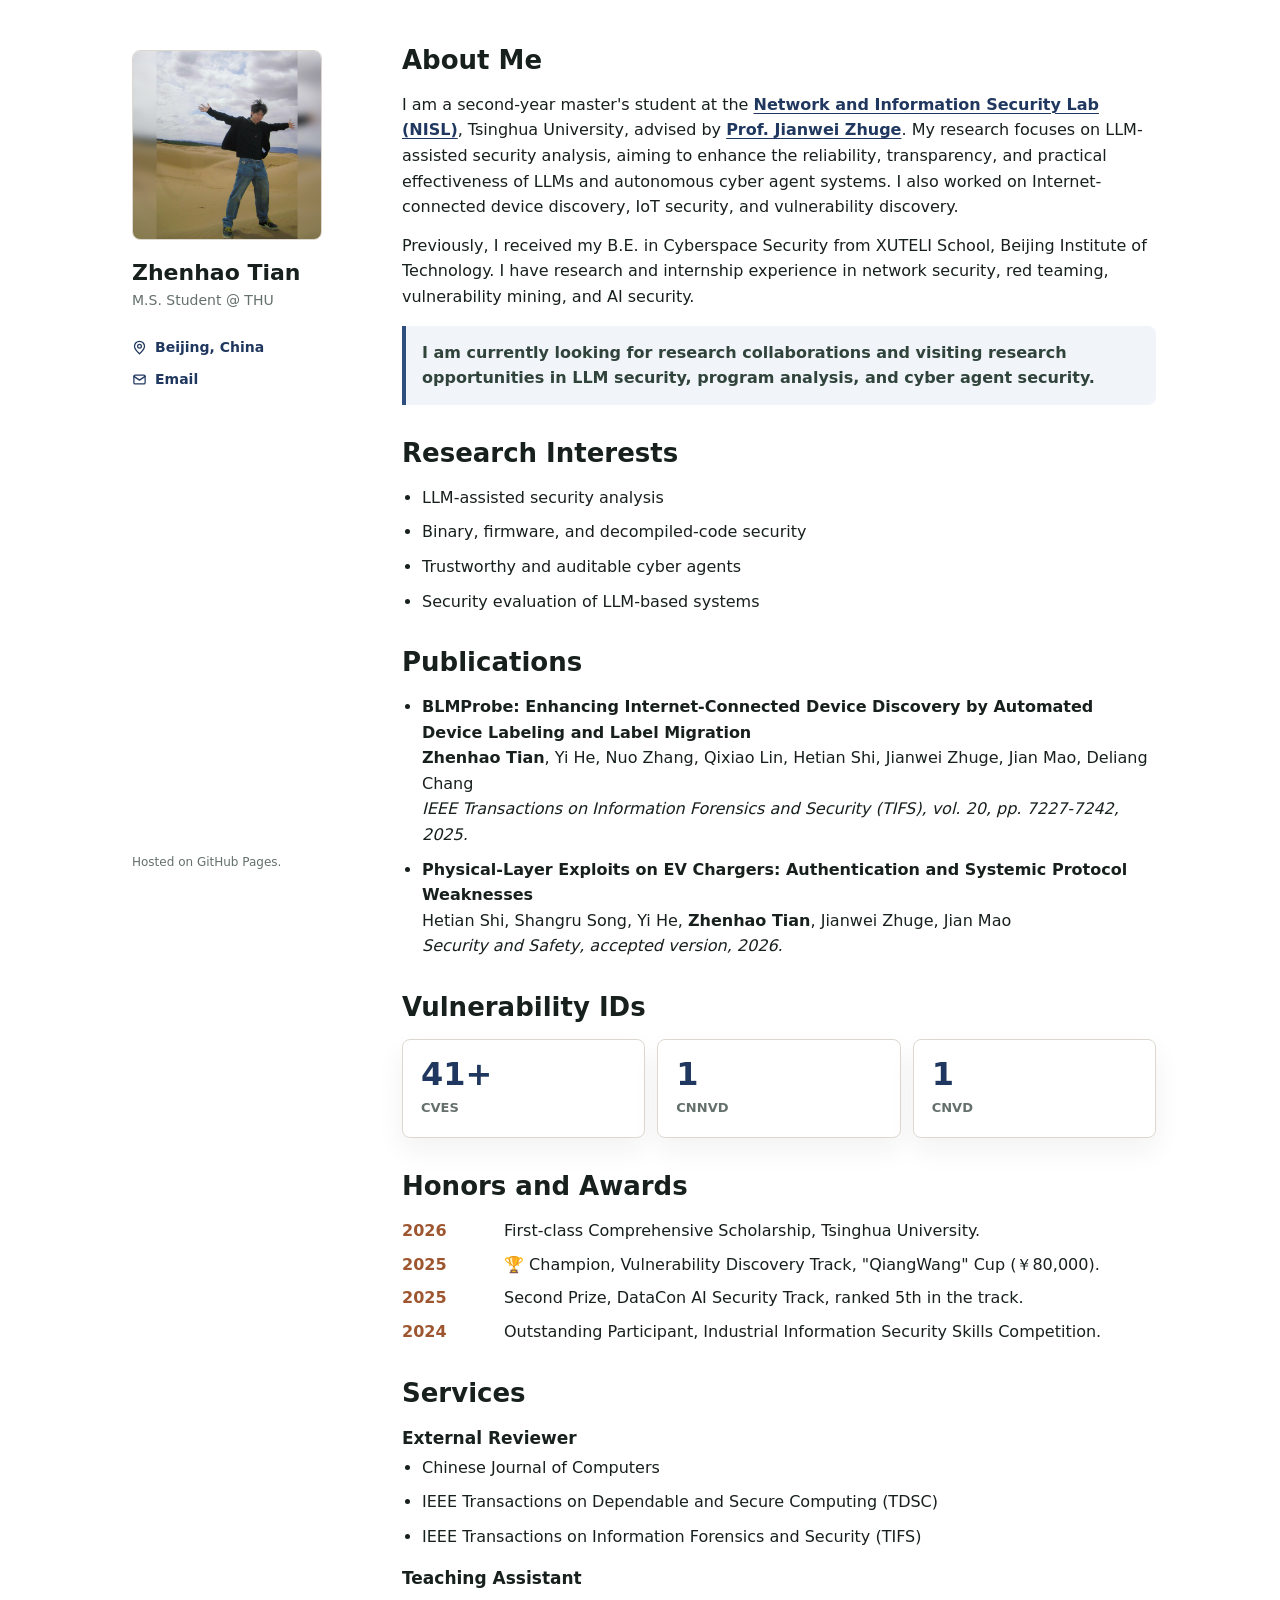
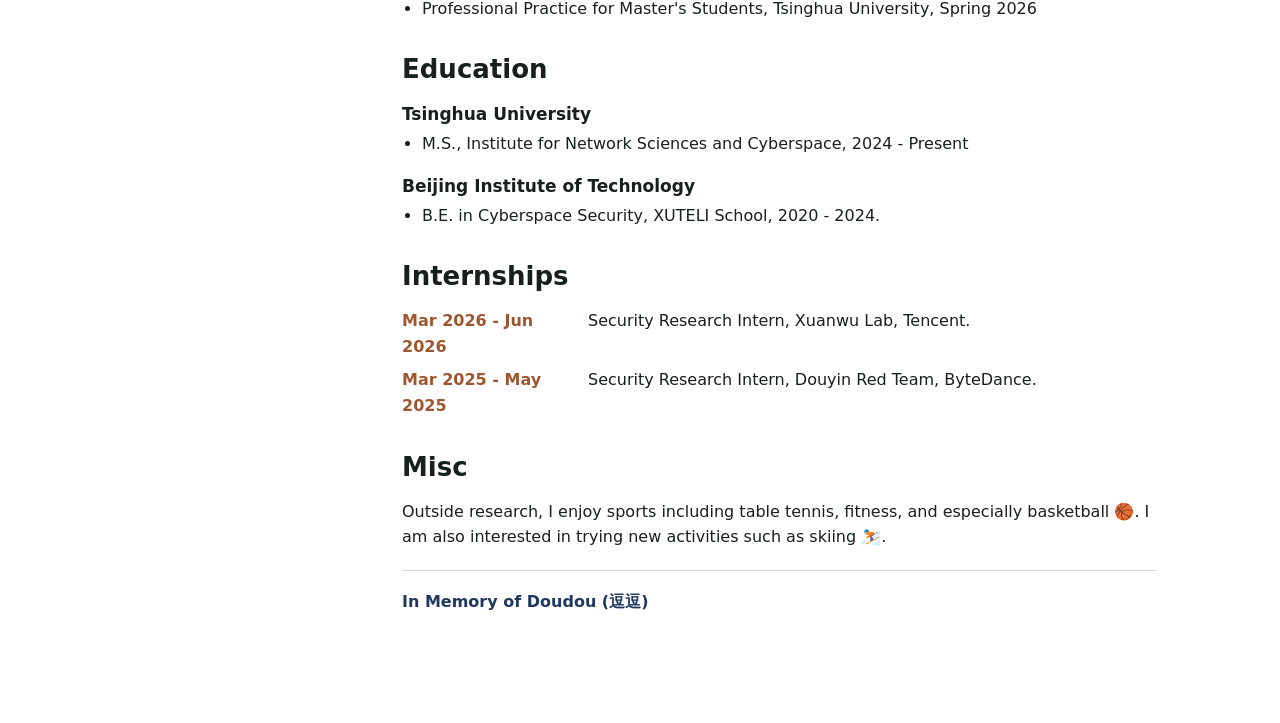
==== index.html @ ea28389e "Update CVE count to 41+ and add TIFS reviewer role Co-Authored-By: Claude Opus 4.7 <noreply@anthropi" ====
<!doctype html>
<html lang="en">
  <head>
    <meta charset="utf-8">
    <meta name="viewport" content="width=device-width, initial-scale=1">
    <meta name="description" content="Academic homepage for a security researcher working on LLM-assisted security analysis, program analysis, and vulnerability discovery.">
    <title>Zhenhao Tian</title>
    <link rel="stylesheet" href="assets/css/style.css">
  </head>
  <body>
    <main class="academic-page">
      <aside class="sidebar">
        <figure class="profile-photo">
          <img src="assets/img/profile.jpg" alt="Portrait of Zhenhao Tian">
        </figure>
        <h1>Zhenhao Tian</h1>
        <p class="subtitle">M.S. Student @ THU</p>
        <ul class="profile-links">
          <li>
            <span class="profile-contact">
              <svg viewBox="0 0 24 24" aria-hidden="true">
                <path d="M20 10c0 4.8-8 12-8 12s-8-7.2-8-12a8 8 0 1 1 16 0Z"></path>
                <circle cx="12" cy="10" r="3"></circle>
              </svg>
              <span>Beijing, China</span>
            </span>
          </li>
          <li>
            <a class="profile-contact" href="mailto:tian-zh24@mails.tsinghua.edu.cn">
              <svg viewBox="0 0 24 24" aria-hidden="true">
                <rect x="3" y="5" width="18" height="14" rx="2"></rect>
                <path d="m3 7 9 6 9-6"></path>
              </svg>
              <span>Email</span>
            </a>
          </li>
        </ul>
        <p class="hosted-note">Hosted on GitHub Pages.</p>
      </aside>

      <div class="content">
        <section class="plain-section">
          <h2>About Me</h2>
          <p>
            I am a second-year master's student at the
            <a href="https://netsec.ccert.edu.cn/en/">Network and Information Security Lab (NISL)</a>,
            Tsinghua University, advised by
            <a href="https://netsec.ccert.edu.cn/people/zhugejw/">Prof. Jianwei Zhuge</a>.
            My research focuses on LLM-assisted security analysis, aiming to
            enhance the reliability, transparency, and practical effectiveness
            of LLMs and autonomous cyber agent systems. I also worked on
            Internet-connected device discovery, IoT security, and vulnerability
            discovery.
          </p>
          <p>
            Previously, I received my B.E. in Cyberspace Security from XUTELI
            School, Beijing Institute of Technology. I have research and
            internship experience in network security, red teaming, vulnerability
            mining, and AI security.
          </p>
          <p class="quote">
            I am currently looking for research collaborations and visiting
            research opportunities in LLM security, program analysis, and cyber
            agent security.
          </p>
        </section>

        <section class="plain-section">
          <h2>Research Interests</h2>
          <ul class="compact-list">
            <li>LLM-assisted security analysis</li>
            <li>Binary, firmware, and decompiled-code security</li>
            <li>Trustworthy and auditable cyber agents</li>
            <li>Security evaluation of LLM-based systems</li>
          </ul>
        </section>

        <section class="plain-section">
          <h2>Publications</h2>
          <ul class="publication-list">
            <li>
              <strong>BLMProbe: Enhancing Internet-Connected Device Discovery by Automated Device Labeling and Label Migration</strong><br>
              <strong>Zhenhao Tian</strong>, Yi He, Nuo Zhang, Qixiao Lin, Hetian Shi, Jianwei Zhuge, Jian Mao, Deliang Chang<br>
              <em>IEEE Transactions on Information Forensics and Security (TIFS), vol. 20, pp. 7227-7242, 2025.</em>
            </li>
            <li>
              <strong>Physical-Layer Exploits on EV Chargers: Authentication and Systemic Protocol Weaknesses</strong><br>
              Hetian Shi, Shangru Song, Yi He, <strong>Zhenhao Tian</strong>, Jianwei Zhuge, Jian Mao<br>
              <em>Security and Safety, accepted version, 2026.</em>
            </li>
          </ul>
        </section>

        <section class="plain-section">
          <h2>Vulnerability IDs</h2>
          <div class="metric-grid">
            <div class="metric">
              <strong>41+</strong>
              <span>CVEs</span>
            </div>
            <div class="metric">
              <strong>1</strong>
              <span>CNNVD</span>
            </div>
            <div class="metric">
              <strong>1</strong>
              <span>CNVD</span>
            </div>
          </div>
        </section>

        <section class="plain-section">
          <h2>Honors and Awards</h2>
          <ul class="entry-list">
            <li><span class="date">2026</span> First-class Comprehensive Scholarship, Tsinghua University.</li>
            <li><span class="date">2025</span> 🏆 Champion, Vulnerability Discovery Track, "QiangWang" Cup (￥80,000).</li>
            <li><span class="date">2025</span> Second Prize, DataCon AI Security Track, ranked 5th in the track.</li>
            <li><span class="date">2024</span> Outstanding Participant, Industrial Information Security Skills Competition.</li>
          </ul>
        </section>

        <section class="plain-section">
          <h2>Services</h2>
          <h3>External Reviewer</h3>
          <ul class="compact-list">
            <li>Chinese Journal of Computers</li>
            <li>IEEE Transactions on Dependable and Secure Computing (TDSC)</li>
            <li>IEEE Transactions on Information Forensics and Security (TIFS)</li>
          </ul>
          <h3>Teaching Assistant</h3>
          <ul class="compact-list">
            <li>Professional Practice for Master's Students, Tsinghua University, Spring 2026</li>
          </ul>
        </section>

        <section class="plain-section">
          <h2>Education</h2>
          <h3>Tsinghua University</h3>
          <ul class="compact-list">
            <li>M.S., Institute for Network Sciences and Cyberspace, 2024 - Present</li>
          </ul>
          <h3>Beijing Institute of Technology</h3>
          <ul class="compact-list">
            <li>B.E. in Cyberspace Security, XUTELI School, 2020 - 2024.</li>
          </ul>
        </section>

        <section class="plain-section">
          <h2>Internships</h2>
          <ul class="entry-list wide-dates">
            <li>
              <span class="date">Mar 2026 - Jun 2026</span>
              Security Research Intern, Xuanwu Lab, Tencent.
            </li>
            <li>
              <span class="date">Mar 2025 - May 2025</span>
              Security Research Intern, Douyin Red Team, ByteDance.
            </li>
          </ul>
        </section>

        <section class="plain-section">
          <h2>Misc</h2>
          <p>
            Outside research, I enjoy sports including table tennis, fitness,
            and especially basketball 🏀. I am also interested in trying new
            activities such as skiing ⛷️.
          </p>
          <details class="pet-memory">
            <summary>In Memory of Doudou (逗逗)</summary>
            <div class="pet-memory-body">
              <img src="assets/img/doudou.jpg" alt="Doudou, our family pet">
              <div class="pet-memory-text">
                <p>
                  Doudou, 逗你玩的逗, joined our family in January 2016 and
                  left for Wangxingqiu (汪星球) in March 2026.
                </p>
                <p>
                  He was shy yet lively, a little clumsy yet wonderfully clever.
                  He will always be in our hearts as an irreplaceable member of
                  our family.
                </p>
              </div>
            </div>
          </details>
        </section>
      </div>
    </main>
  </body>
</html>
---- assets/css/style.css ----
:root {
  --bg: #ffffff;
  --surface: #ffffff;
  --ink: #17201c;
  --muted: #64706b;
  --line: #ddd8cf;
  --accent: #2f4f7f;
  --accent-strong: #20385f;
  --warm: #9d5630;
  --soft: #f1f4f8;
  --shadow: 0 22px 55px rgba(30, 37, 33, 0.1);
  --max: 1100px;
}

* {
  box-sizing: border-box;
}

html {
  scroll-behavior: smooth;
}

body {
  margin: 0;
  background: var(--bg);
  color: var(--ink);
  font-family: Inter, ui-sans-serif, system-ui, -apple-system, BlinkMacSystemFont, "Segoe UI", sans-serif;
  line-height: 1.6;
}

.academic-page {
  display: grid;
  grid-template-columns: 240px minmax(0, 1fr);
  gap: 38px;
  max-width: 1080px;
  margin: 0 auto;
  padding: 46px 24px 72px;
}

.sidebar {
  display: flex;
  flex-direction: column;
  position: sticky;
  top: 24px;
  align-self: start;
  min-height: calc(100vh - 70px);
  padding: 4px 8px;
  text-align: left;
}

.sidebar h1 {
  margin: 10px 0 5px;
  font-size: 22px;
  line-height: 1.1;
}

.subtitle {
  margin-bottom: 12px;
  color: var(--muted);
  font-size: 14px;
  line-height: 1.45;
}

.profile-links {
  display: grid;
  gap: 4px;
  margin: 12px 0 0;
  padding: 0;
  list-style: none;
}

.profile-contact {
  display: inline-flex;
  min-height: 26px;
  align-items: center;
  gap: 8px;
  justify-content: flex-start;
  color: var(--accent-strong);
  font-size: 14px;
  font-weight: 650;
}

.profile-contact svg {
  display: block;
  width: 15px;
  height: 15px;
  flex: 0 0 auto;
  fill: none;
  stroke: currentColor;
  stroke-linecap: round;
  stroke-linejoin: round;
  stroke-width: 2;
}

.profile-links a.profile-contact:hover,
.profile-links a.profile-contact:focus-visible {
  color: #122847;
}

.hosted-note {
  margin: auto 0 0;
  color: var(--muted);
  font-size: 12px;
}

.content {
  min-width: 0;
}

.plain-section {
  position: relative;
  padding: 0;
  margin-bottom: 34px;
}

.plain-section h2 {
  display: flex;
  align-items: center;
  gap: 12px;
  margin-bottom: 16px;
  font-size: 26px;
}

.plain-section h2::after {
  content: "";
  display: none;
  flex: 1;
  height: 1px;
  background: var(--line);
}

.plain-section h3 {
  margin-top: 18px;
  margin-bottom: 6px;
  font-size: 17px;
}

.plain-section p {
  margin-bottom: 13px;
}

.quote {
  margin-top: 16px;
  padding: 14px 16px;
  border-left: 4px solid var(--accent);
  border-radius: 0 8px 8px 0;
  background: var(--soft);
  color: #30443b;
  font-weight: 650;
}

.pet-memory {
  margin: 20px 0 0;
  padding-top: 16px;
  border-top: 1px solid var(--line);
}

.pet-memory summary {
  display: inline-flex;
  align-items: center;
  min-height: 30px;
  color: var(--accent-strong);
  cursor: pointer;
  font-weight: 750;
}

.pet-memory summary:hover,
.pet-memory summary:focus-visible {
  color: #122847;
  text-decoration: underline;
  text-underline-offset: 3px;
}

.pet-memory-body {
  display: grid;
  grid-template-columns: 108px minmax(0, 1fr);
  gap: 14px;
  align-items: start;
  margin-top: 12px;
}

.pet-memory img {
  display: block;
  width: 108px;
  aspect-ratio: 1;
  border-radius: 8px;
  object-fit: cover;
  object-position: 50% 45%;
}

.pet-memory-text {
  min-width: 0;
}

.pet-memory p:last-child {
  margin-bottom: 0;
}

.entry-list,
.publication-list,
.compact-list {
  margin: 0;
  padding-left: 20px;
}

.entry-list {
  display: grid;
  gap: 8px;
  padding-left: 0;
  list-style: none;
}

.entry-list li,
.publication-list li,
.compact-list li {
  margin-bottom: 9px;
}

.entry-list li {
  display: grid;
  grid-template-columns: 96px minmax(0, 1fr);
  gap: 6px;
  align-items: start;
  margin-bottom: 0;
}

.entry-list.wide-dates li {
  grid-template-columns: 180px minmax(0, 1fr);
}

.date {
  display: block;
  min-width: 0;
  color: var(--warm);
  font-weight: 800;
}

.links {
  display: inline-block;
  margin-left: 8px;
  color: var(--muted);
  font-size: 14px;
}

.metric-grid {
  display: grid;
  grid-template-columns: repeat(3, minmax(0, 1fr));
  gap: 12px;
}

.metric {
  min-height: 94px;
  padding: 18px;
  border: 1px solid var(--line);
  border-radius: 8px;
  background: var(--surface);
  box-shadow: 0 12px 28px rgba(30, 37, 33, 0.06);
}

.metric strong {
  display: block;
  margin-bottom: 4px;
  color: var(--accent-strong);
  font-size: 32px;
  line-height: 1;
}

.metric span {
  color: var(--muted);
  font-size: 13px;
  font-weight: 800;
  text-transform: uppercase;
}

.page-footer {
  color: var(--muted);
  font-size: 14px;
}

a {
  color: var(--accent);
  text-decoration: none;
}

a:hover,
a:focus-visible {
  color: var(--accent-strong);
  text-decoration: underline;
}

.content a {
  padding: 0;
  color: var(--accent-strong);
  font-weight: 650;
  text-decoration: underline;
  text-decoration-thickness: 1px;
  text-underline-offset: 3px;
}

.content a:hover,
.content a:focus-visible {
  color: #122847;
}

.site-header {
  position: sticky;
  top: 0;
  z-index: 10;
  background: rgba(247, 248, 248, 0.92);
  border-bottom: 1px solid var(--line);
  backdrop-filter: blur(12px);
}

.nav {
  display: flex;
  align-items: center;
  justify-content: space-between;
  max-width: var(--max);
  margin: 0 auto;
  padding: 16px 24px;
  gap: 24px;
}

.brand {
  color: var(--ink);
  font-weight: 750;
  letter-spacing: 0;
}

.nav-links {
  display: flex;
  align-items: center;
  gap: 18px;
  font-size: 14px;
}

.nav-links a {
  color: var(--muted);
}

.nav-links a:hover,
.nav-links a:focus-visible {
  color: var(--ink);
}

.hero,
.project-hero {
  max-width: var(--max);
  margin: 0 auto;
  padding: 76px 24px 48px;
}

.hero {
  display: grid;
  grid-template-columns: minmax(0, 1fr) 340px;
  gap: 44px;
  align-items: start;
}

.eyebrow {
  margin: 0 0 10px;
  color: var(--warm);
  font-size: 13px;
  font-weight: 750;
  letter-spacing: 0;
  text-transform: uppercase;
}

h1,
h2,
h3,
p {
  margin-top: 0;
}

h1 {
  max-width: 850px;
  margin-bottom: 18px;
  font-size: clamp(40px, 7vw, 72px);
  line-height: 0.98;
  letter-spacing: 0;
}

h2 {
  margin-bottom: 16px;
  font-size: 30px;
  line-height: 1.15;
  letter-spacing: 0;
}

h3 {
  margin-bottom: 8px;
  font-size: 18px;
  line-height: 1.3;
  letter-spacing: 0;
}

.lead {
  max-width: 780px;
  color: #38433e;
  font-size: 19px;
}

.actions {
  display: flex;
  flex-wrap: wrap;
  gap: 12px;
  margin-top: 28px;
}

.button {
  display: inline-flex;
  align-items: center;
  justify-content: center;
  min-height: 42px;
  padding: 9px 16px;
  border: 1px solid var(--line);
  border-radius: 7px;
  background: var(--surface);
  color: var(--ink);
  font-weight: 700;
  font-size: 14px;
}

.button.primary {
  border-color: var(--accent);
  background: var(--accent);
  color: #ffffff;
}

.button:hover,
.button:focus-visible {
  transform: translateY(-1px);
  text-decoration: none;
  box-shadow: 0 8px 18px rgba(23, 32, 28, 0.1);
}

.profile-panel,
.interest,
.project,
.component-list article {
  border: 1px solid var(--line);
  border-radius: 8px;
  background: var(--surface);
  box-shadow: var(--shadow);
}

.profile-panel {
  padding: 24px;
}

.profile-photo {
  width: 190px;
  height: 190px;
  margin: 0 0 11px;
  overflow: hidden;
  border: 1px solid var(--line);
  border-radius: 8px;
  background: var(--soft);
}

.profile-photo img {
  display: block;
  width: 100%;
  height: 100%;
  object-fit: cover;
}

dl {
  margin: 0;
}

.profile-panel div + div {
  margin-top: 18px;
  padding-top: 18px;
  border-top: 1px solid var(--line);
}

dt {
  margin-bottom: 4px;
  color: var(--muted);
  font-size: 12px;
  font-weight: 800;
  text-transform: uppercase;
}

dd {
  margin: 0;
  color: var(--ink);
}

.section {
  max-width: var(--max);
  margin: 0 auto;
  padding: 42px 24px;
}

.section.narrow {
  max-width: 840px;
}

.section-heading {
  margin-bottom: 18px;
}

.interest-grid {
  display: grid;
  grid-template-columns: repeat(2, minmax(0, 1fr));
  gap: 16px;
}

.interest {
  padding: 22px;
}

.interest p,
.project p,
.component-list p,
.muted {
  color: var(--muted);
}

.project-list,
.component-list,
.timeline {
  display: grid;
  gap: 14px;
}

.project {
  display: grid;
  grid-template-columns: minmax(0, 1fr) auto;
  gap: 18px;
  align-items: start;
  padding: 22px;
}

.tag {
  display: inline-flex;
  align-items: center;
  min-height: 28px;
  padding: 4px 10px;
  border-radius: 999px;
  background: #eef5f2;
  color: var(--accent-strong);
  font-size: 12px;
  font-weight: 800;
  white-space: nowrap;
}

.timeline-item {
  display: grid;
  grid-template-columns: 145px minmax(0, 1fr);
  gap: 22px;
  padding: 18px 0;
  border-top: 1px solid var(--line);
}

.year {
  color: var(--warm);
  font-weight: 800;
}

.skill-row {
  display: flex;
  flex-wrap: wrap;
  gap: 8px;
}

.skill-row span {
  padding: 6px 10px;
  border: 1px solid var(--line);
  border-radius: 999px;
  background: var(--surface);
  font-size: 13px;
  font-weight: 700;
}

.contact {
  padding-bottom: 76px;
}

.contact-list,
.body-list {
  padding-left: 20px;
}

.contact-list li,
.body-list li {
  margin-bottom: 8px;
}

.component-list {
  grid-template-columns: repeat(2, minmax(0, 1fr));
}

.component-list article {
  padding: 20px;
}

.site-footer {
  border-top: 1px solid var(--line);
  color: var(--muted);
  text-align: center;
  padding: 24px;
}

.site-footer p {
  margin: 0;
}

@media (max-width: 820px) {
  .academic-page {
    grid-template-columns: 1fr;
    gap: 26px;
    padding-top: 28px;
  }

  .sidebar {
    position: static;
    min-height: 0;
  }

  .hosted-note {
    margin-top: 18px;
  }

  .nav {
    align-items: flex-start;
    flex-direction: column;
    gap: 10px;
  }

  .nav-links {
    flex-wrap: wrap;
  }

  .hero {
    grid-template-columns: 1fr;
    padding-top: 48px;
  }

  .profile-panel {
    max-width: 480px;
  }

  .interest-grid,
  .component-list {
    grid-template-columns: 1fr;
  }

  .project {
    grid-template-columns: 1fr;
  }

  .tag {
    justify-self: start;
  }

  .timeline-item {
    grid-template-columns: 1fr;
    gap: 6px;
  }
}

@media (max-width: 520px) {
  .metric-grid {
    grid-template-columns: 1fr;
  }

  .entry-list li {
    grid-template-columns: 1fr;
    gap: 2px;
  }

  .pet-memory-body {
    grid-template-columns: 88px minmax(0, 1fr);
  }

  .pet-memory img {
    width: 88px;
  }

  .hero,
  .project-hero,
  .section {
    padding-left: 18px;
    padding-right: 18px;
  }

  .actions {
    flex-direction: column;
  }

  .button {
    width: 100%;
  }
}
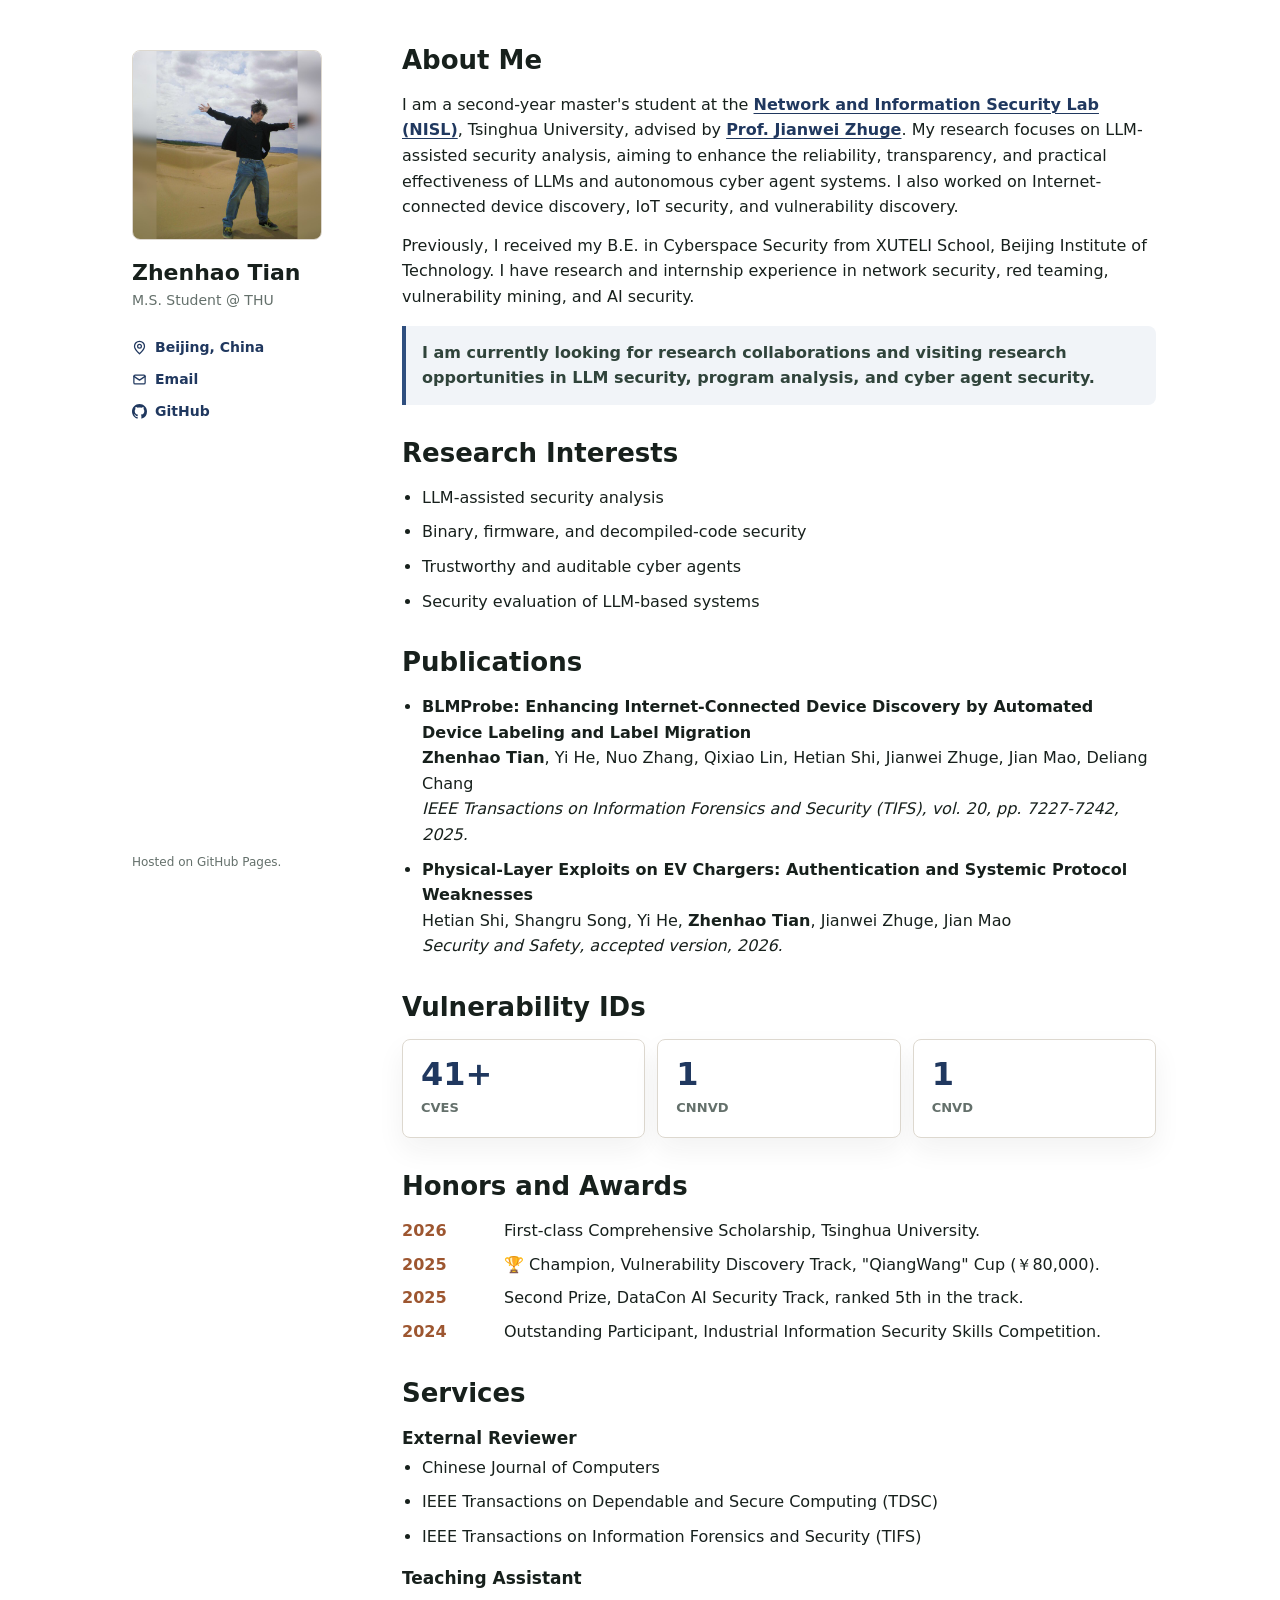
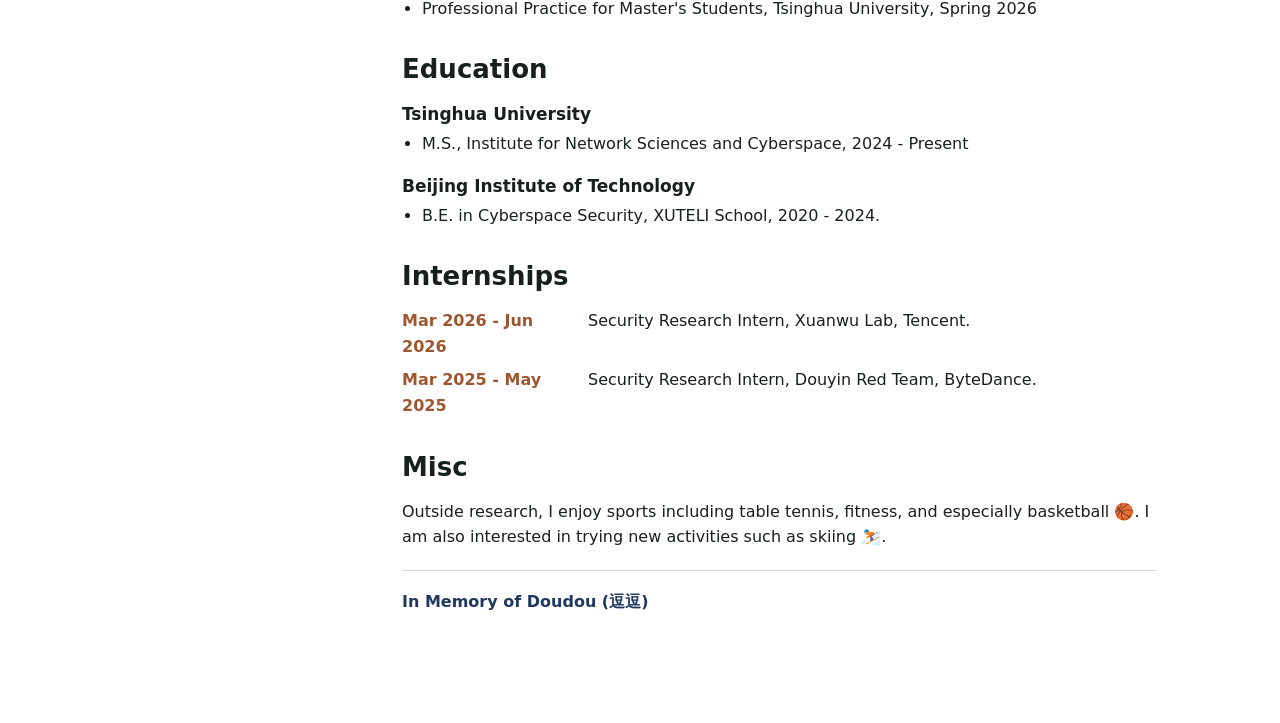
==== commit fc6f9446: "Add SEO basics: sitemap, robots.txt, JSON-LD, GitHub link Co-Authored-By: Claude Opus 4.7 <noreply@a" ====
--- a/index.html
+++ b/index.html
@@ -4,8 +4,24 @@
     <meta charset="utf-8">
     <meta name="viewport" content="width=device-width, initial-scale=1">
     <meta name="description" content="Academic homepage for a security researcher working on LLM-assisted security analysis, program analysis, and vulnerability discovery.">
-    <title>Zhenhao Tian</title>
+    <meta name="author" content="Zhenhao Tian">
+    <title>Zhenhao Tian | Tsinghua University</title>
     <link rel="stylesheet" href="assets/css/style.css">
+    <script type="application/ld+json">
+    {
+      "@context": "https://schema.org",
+      "@type": "Person",
+      "name": "Zhenhao Tian",
+      "url": "https://tzh00203.github.io/",
+      "email": "mailto:tian-zh24@mails.tsinghua.edu.cn",
+      "jobTitle": "M.S. Student",
+      "affiliation": {
+        "@type": "CollegeOrUniversity",
+        "name": "Tsinghua University"
+      },
+      "sameAs": ["https://github.com/tzh00203"]
+    }
+    </script>
   </head>
   <body>
     <main class="academic-page">
@@ -34,6 +50,14 @@
               <span>Email</span>
             </a>
           </li>
+          <li>
+            <a class="profile-contact" href="https://github.com/tzh00203">
+              <svg viewBox="0 0 24 24" aria-hidden="true" style="fill: currentColor; stroke: none;">
+                <path d="M12 0C5.37 0 0 5.37 0 12c0 5.31 3.435 9.795 8.205 11.385.6.105.825-.255.825-.57 0-.285-.015-1.23-.015-2.235-3.015.555-3.795-.735-4.035-1.41-.135-.345-.72-1.41-1.23-1.695-.42-.225-1.02-.78-.015-.795.945-.015 1.62.87 1.845 1.23 1.08 1.815 2.805 1.305 3.495.99.105-.78.42-1.305.765-1.605-2.67-.3-5.46-1.335-5.46-5.925 0-1.305.465-2.385 1.23-3.225-.12-.3-.54-1.53.12-3.18 0 0 1.005-.315 3.3 1.23.96-.27 1.98-.405 3-.405s2.04.135 3 .405c2.295-1.56 3.3-1.23 3.3-1.23.66 1.65.24 2.88.12 3.18.765.84 1.23 1.905 1.23 3.225 0 4.605-2.805 5.625-5.475 5.925.435.375.81 1.095.81 2.22 0 1.605-.015 2.895-.015 3.3 0 .315.225.69.825.57A12.02 12.02 0 0 0 24 12c0-6.63-5.37-12-12-12Z"></path>
+              </svg>
+              <span>GitHub</span>
+            </a>
+          </li>
         </ul>
         <p class="hosted-note">Hosted on GitHub Pages.</p>
       </aside>
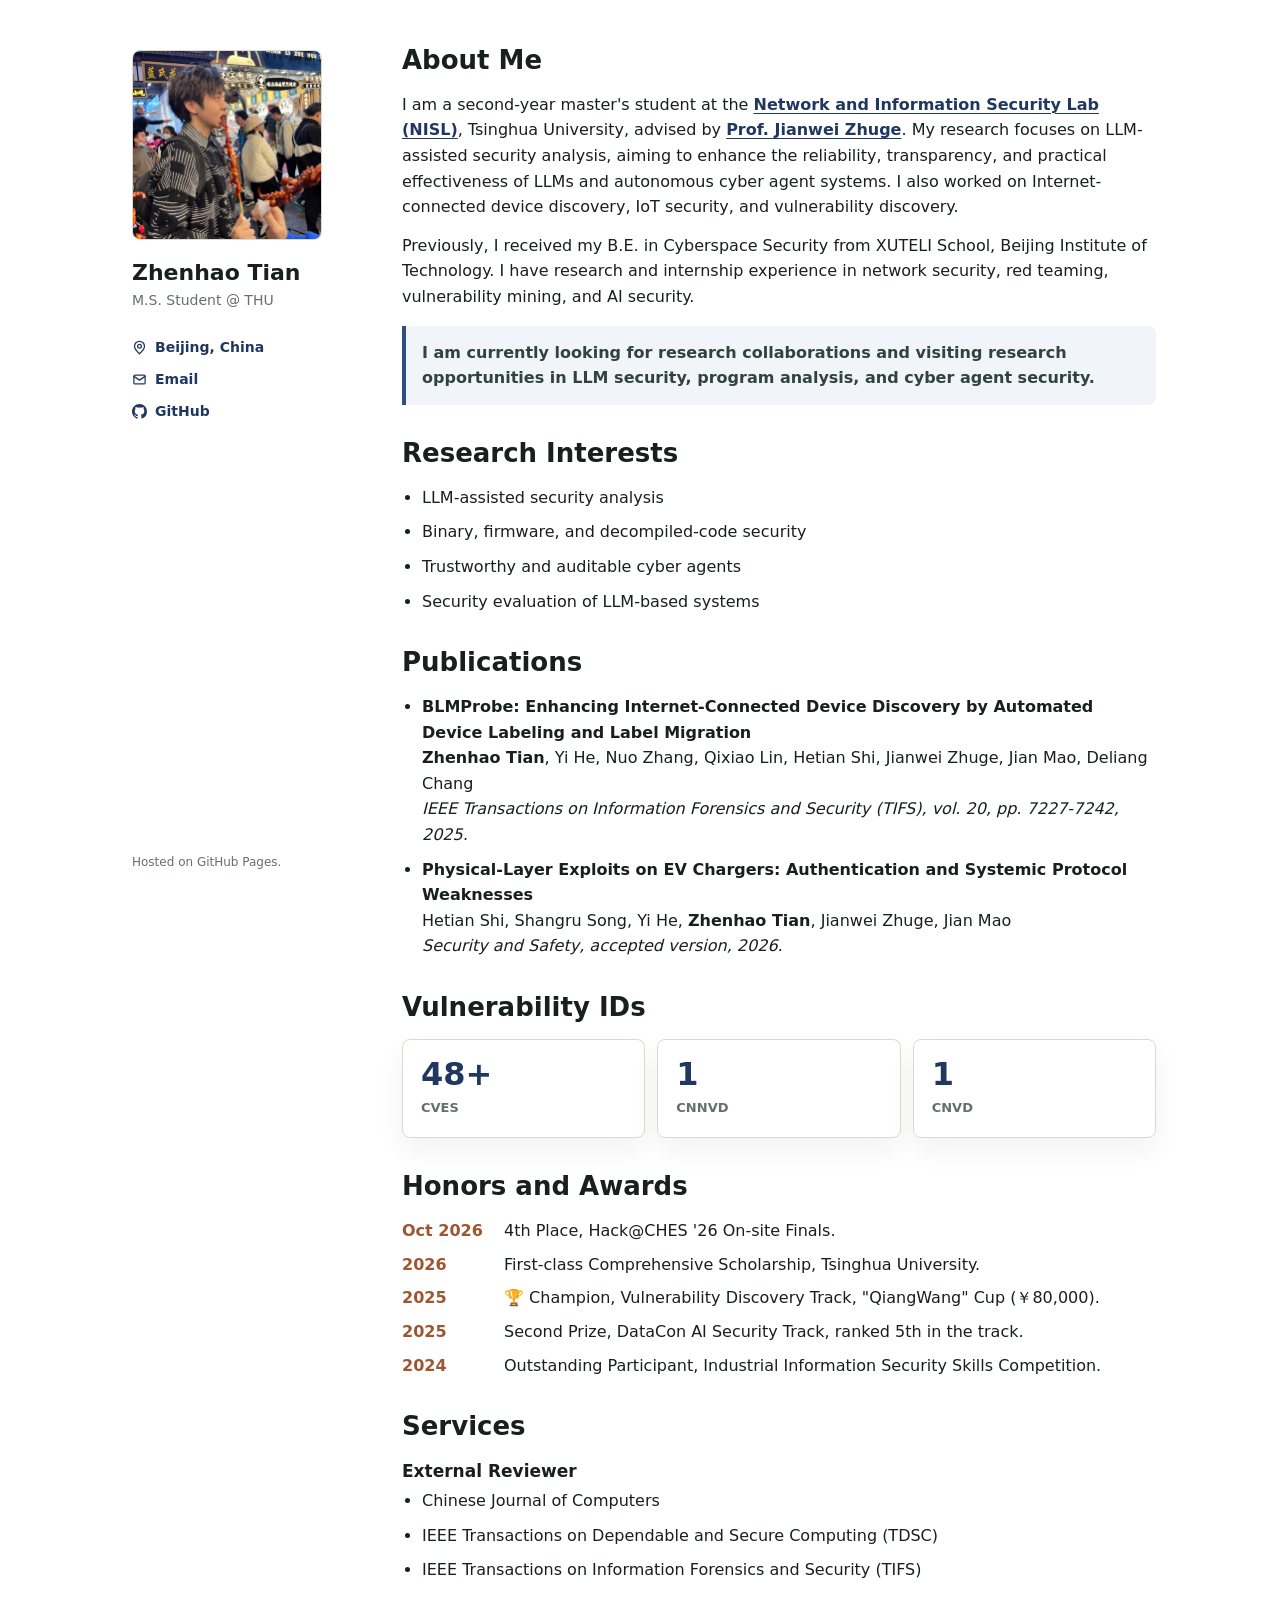
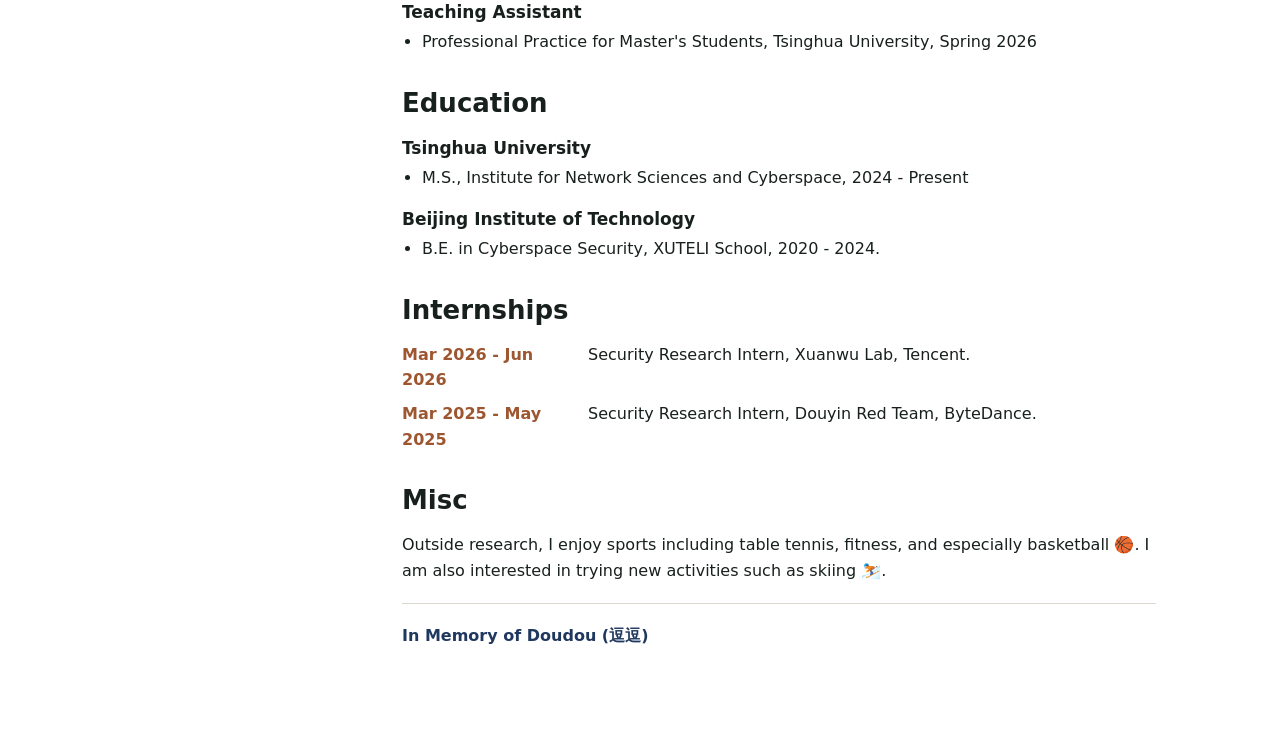
==== commit dad38e77: "Update profile achievements and photo" ====
--- a/index.html
+++ b/index.html
@@ -27,7 +27,7 @@
     <main class="academic-page">
       <aside class="sidebar">
         <figure class="profile-photo">
-          <img src="assets/img/profile.jpg" alt="Portrait of Zhenhao Tian">
+          <img src="assets/img/041ee5af4d082a165237ae47a340b5dd.jpg" alt="Portrait of Zhenhao Tian">
         </figure>
         <h1>Zhenhao Tian</h1>
         <p class="subtitle">M.S. Student @ THU</p>
@@ -119,7 +119,7 @@
           <h2>Vulnerability IDs</h2>
           <div class="metric-grid">
             <div class="metric">
-              <strong>41+</strong>
+              <strong>48+</strong>
               <span>CVEs</span>
             </div>
             <div class="metric">
@@ -136,6 +136,7 @@
         <section class="plain-section">
           <h2>Honors and Awards</h2>
           <ul class="entry-list">
+            <li><span class="date">Oct 2026</span> 4th Place, Hack@CHES '26 On-site Finals.</li>
             <li><span class="date">2026</span> First-class Comprehensive Scholarship, Tsinghua University.</li>
             <li><span class="date">2025</span> 🏆 Champion, Vulnerability Discovery Track, "QiangWang" Cup (￥80,000).</li>
             <li><span class="date">2025</span> Second Prize, DataCon AI Security Track, ranked 5th in the track.</li>
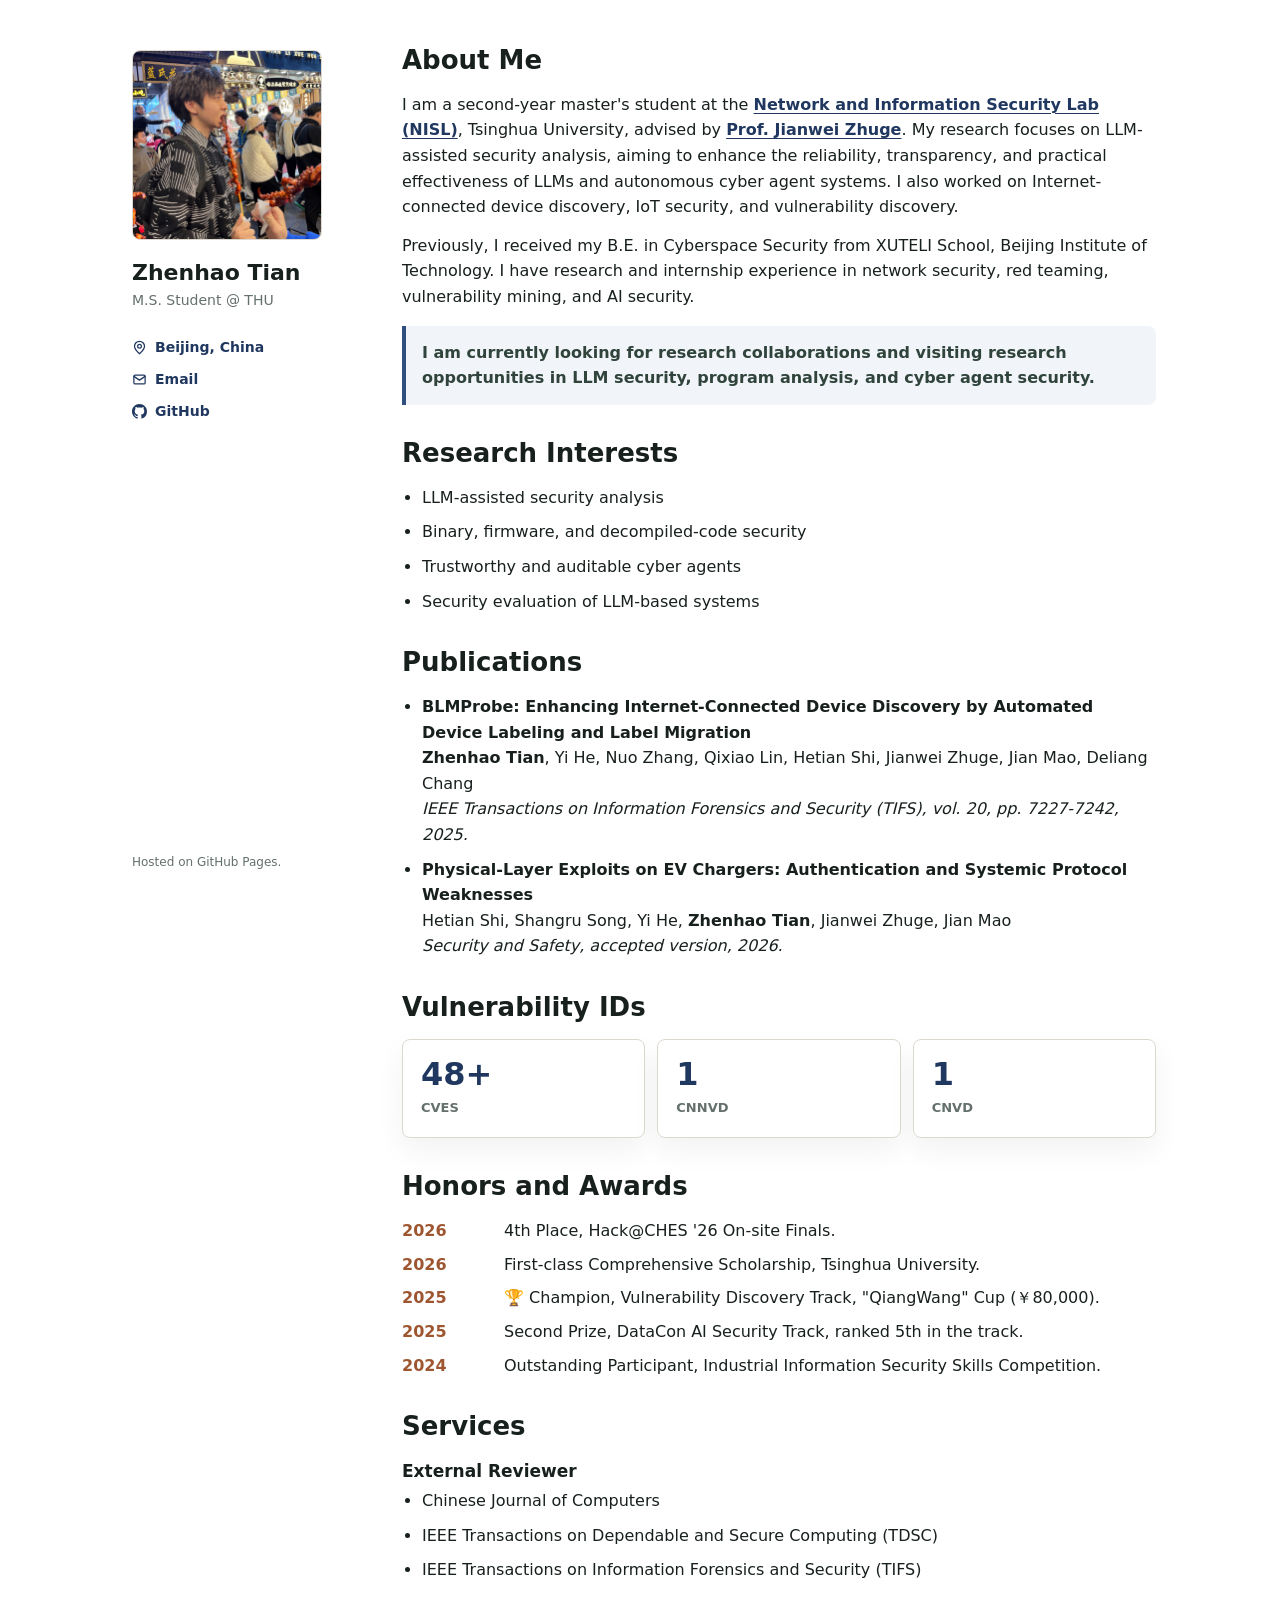
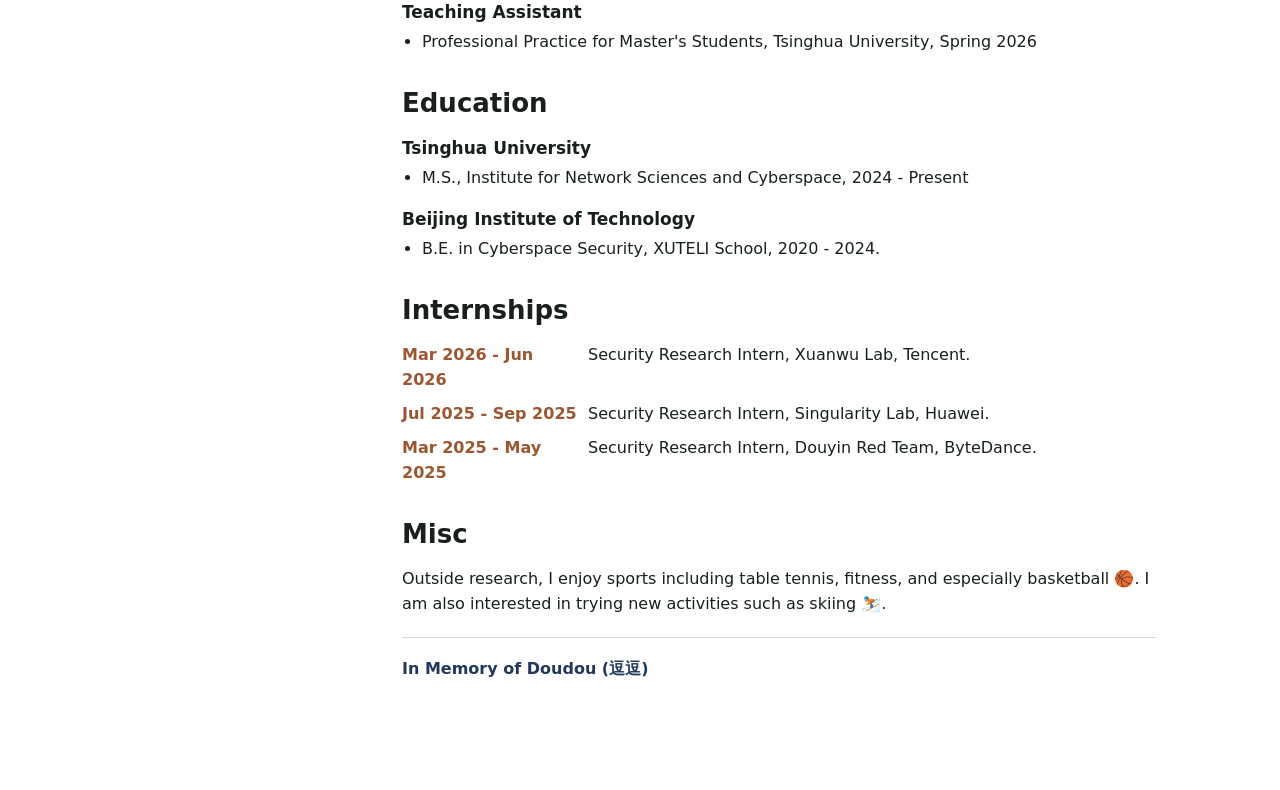
==== commit 4912c0b9: "Add Huawei security research internship" ====
--- a/index.html
+++ b/index.html
@@ -136,7 +136,7 @@
         <section class="plain-section">
           <h2>Honors and Awards</h2>
           <ul class="entry-list">
-            <li><span class="date">Oct 2026</span> 4th Place, Hack@CHES '26 On-site Finals.</li>
+            <li><span class="date">2026</span> 4th Place, Hack@CHES '26 On-site Finals.</li>
             <li><span class="date">2026</span> First-class Comprehensive Scholarship, Tsinghua University.</li>
             <li><span class="date">2025</span> 🏆 Champion, Vulnerability Discovery Track, "QiangWang" Cup (￥80,000).</li>
             <li><span class="date">2025</span> Second Prize, DataCon AI Security Track, ranked 5th in the track.</li>
@@ -176,6 +176,10 @@
             <li>
               <span class="date">Mar 2026 - Jun 2026</span>
               Security Research Intern, Xuanwu Lab, Tencent.
+            </li>
+            <li>
+              <span class="date">Jul 2025 - Sep 2025</span>
+              Security Research Intern, Singularity Lab, Huawei.
             </li>
             <li>
               <span class="date">Mar 2025 - May 2025</span>
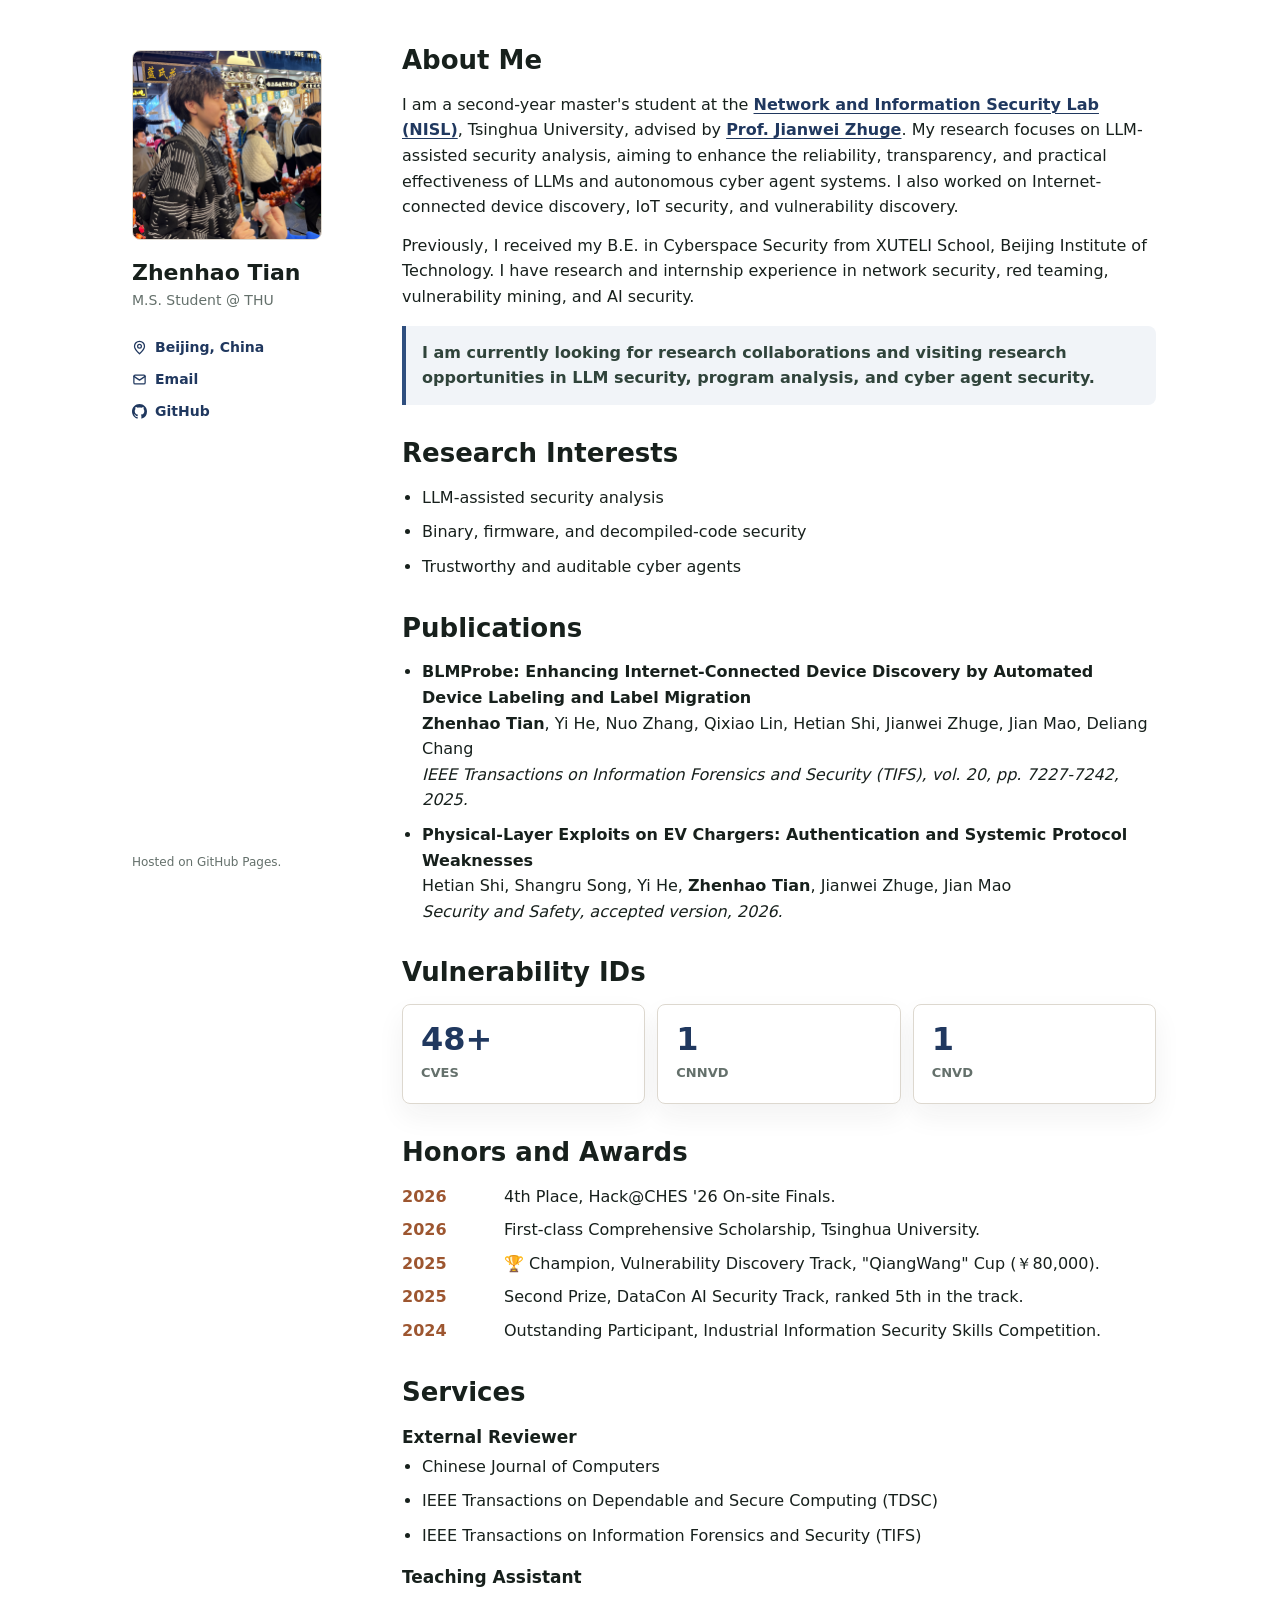
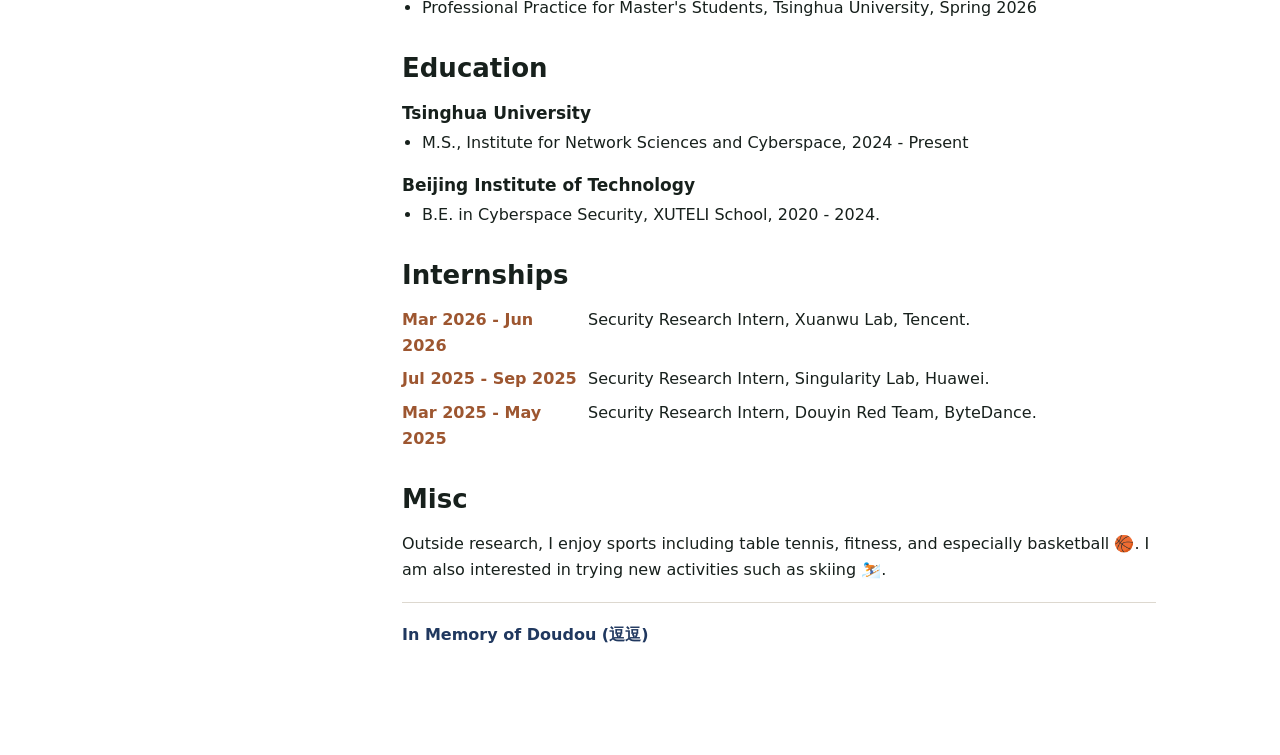
==== commit 655e8666: "Refine research interests" ====
--- a/index.html
+++ b/index.html
@@ -95,7 +95,6 @@
             <li>LLM-assisted security analysis</li>
             <li>Binary, firmware, and decompiled-code security</li>
             <li>Trustworthy and auditable cyber agents</li>
-            <li>Security evaluation of LLM-based systems</li>
           </ul>
         </section>
 
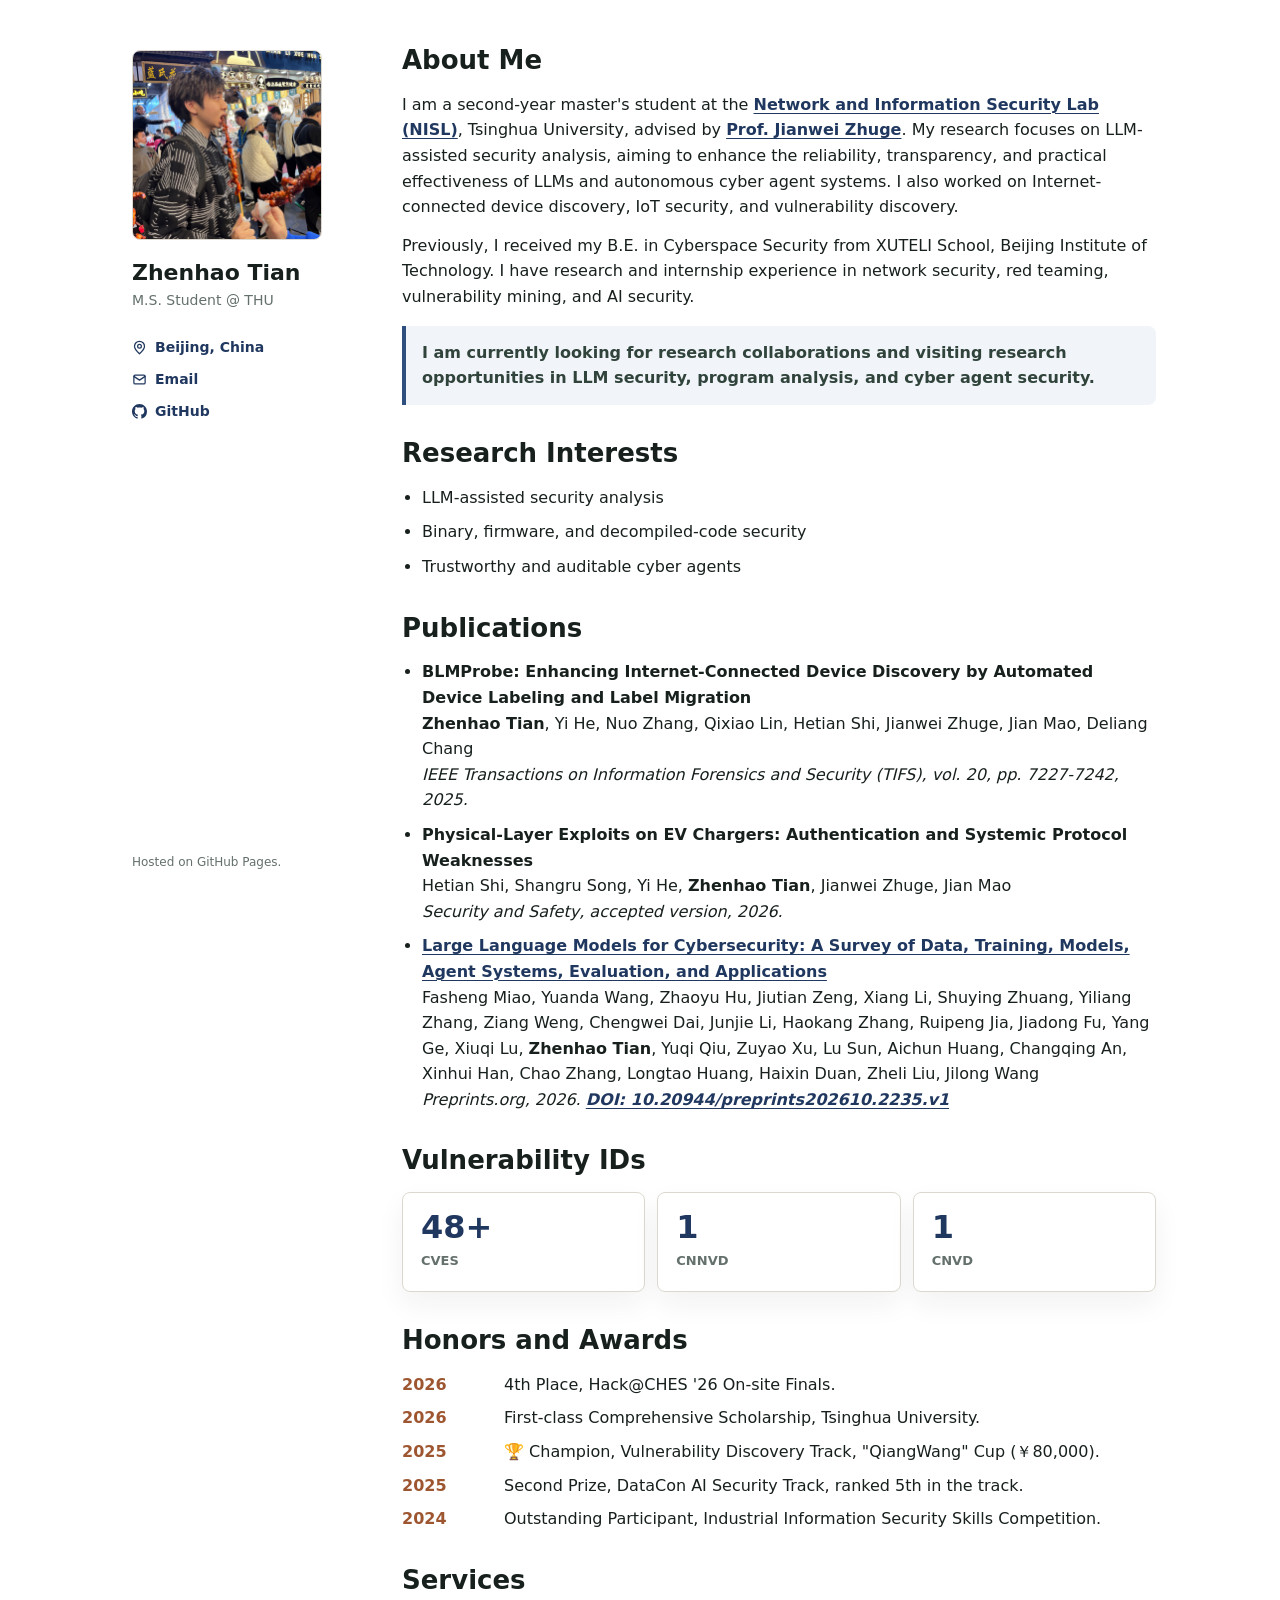
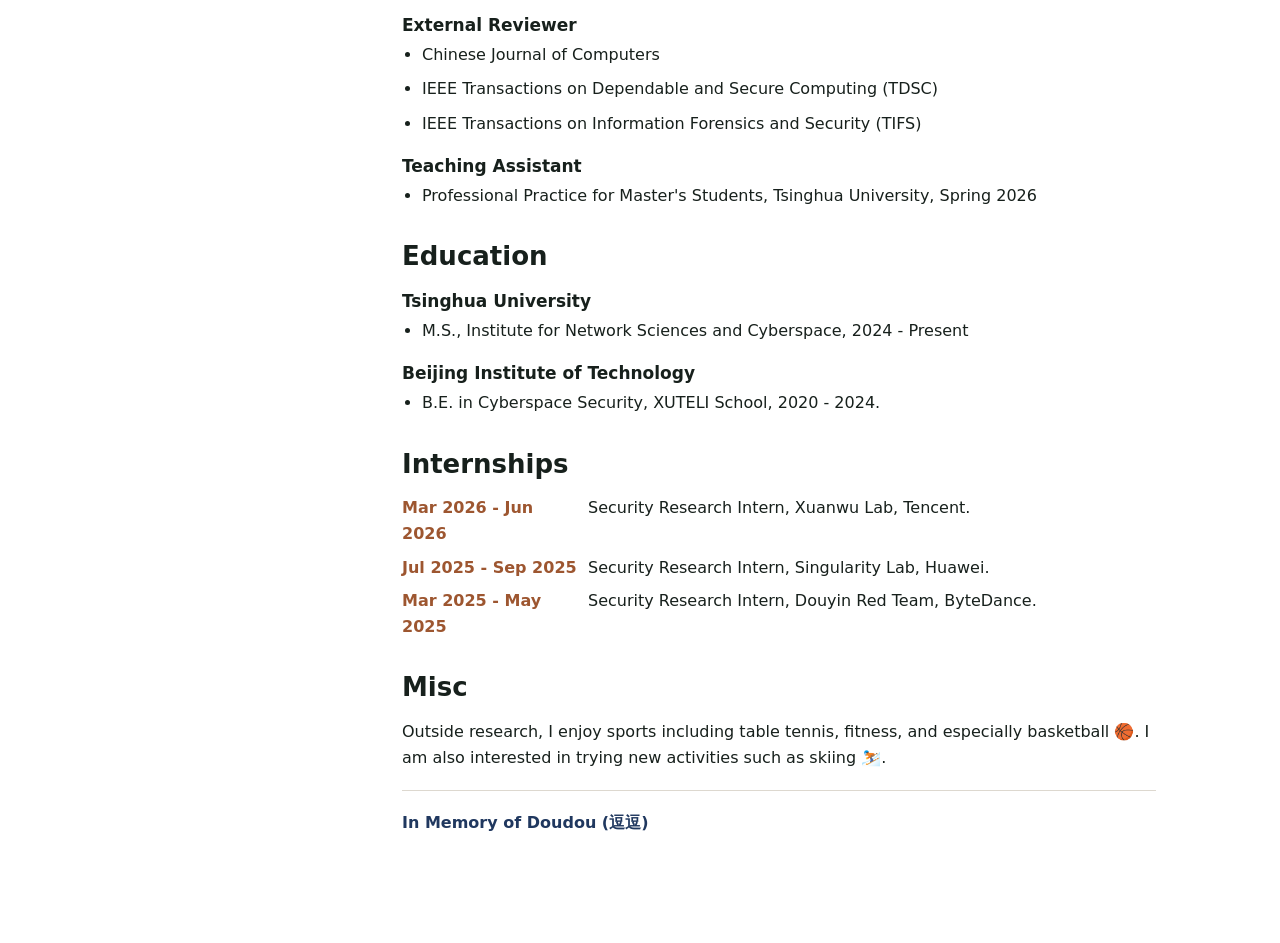
==== commit b1f13013: "Add LLM cybersecurity survey to publications" ====
--- a/index.html
+++ b/index.html
@@ -111,6 +111,11 @@
               Hetian Shi, Shangru Song, Yi He, <strong>Zhenhao Tian</strong>, Jianwei Zhuge, Jian Mao<br>
               <em>Security and Safety, accepted version, 2026.</em>
             </li>
+            <li>
+              <strong><a href="https://cyber-llm.github.io/">Large Language Models for Cybersecurity: A Survey of Data, Training, Models, Agent Systems, Evaluation, and Applications</a></strong><br>
+              Fasheng Miao, Yuanda Wang, Zhaoyu Hu, Jiutian Zeng, Xiang Li, Shuying Zhuang, Yiliang Zhang, Ziang Weng, Chengwei Dai, Junjie Li, Haokang Zhang, Ruipeng Jia, Jiadong Fu, Yang Ge, Xiuqi Lu, <strong>Zhenhao Tian</strong>, Yuqi Qiu, Zuyao Xu, Lu Sun, Aichun Huang, Changqing An, Xinhui Han, Chao Zhang, Longtao Huang, Haixin Duan, Zheli Liu, Jilong Wang<br>
+              <em>Preprints.org, 2026. <a href="https://doi.org/10.20944/preprints202610.2235.v1">DOI: 10.20944/preprints202610.2235.v1</a></em>
+            </li>
           </ul>
         </section>
 
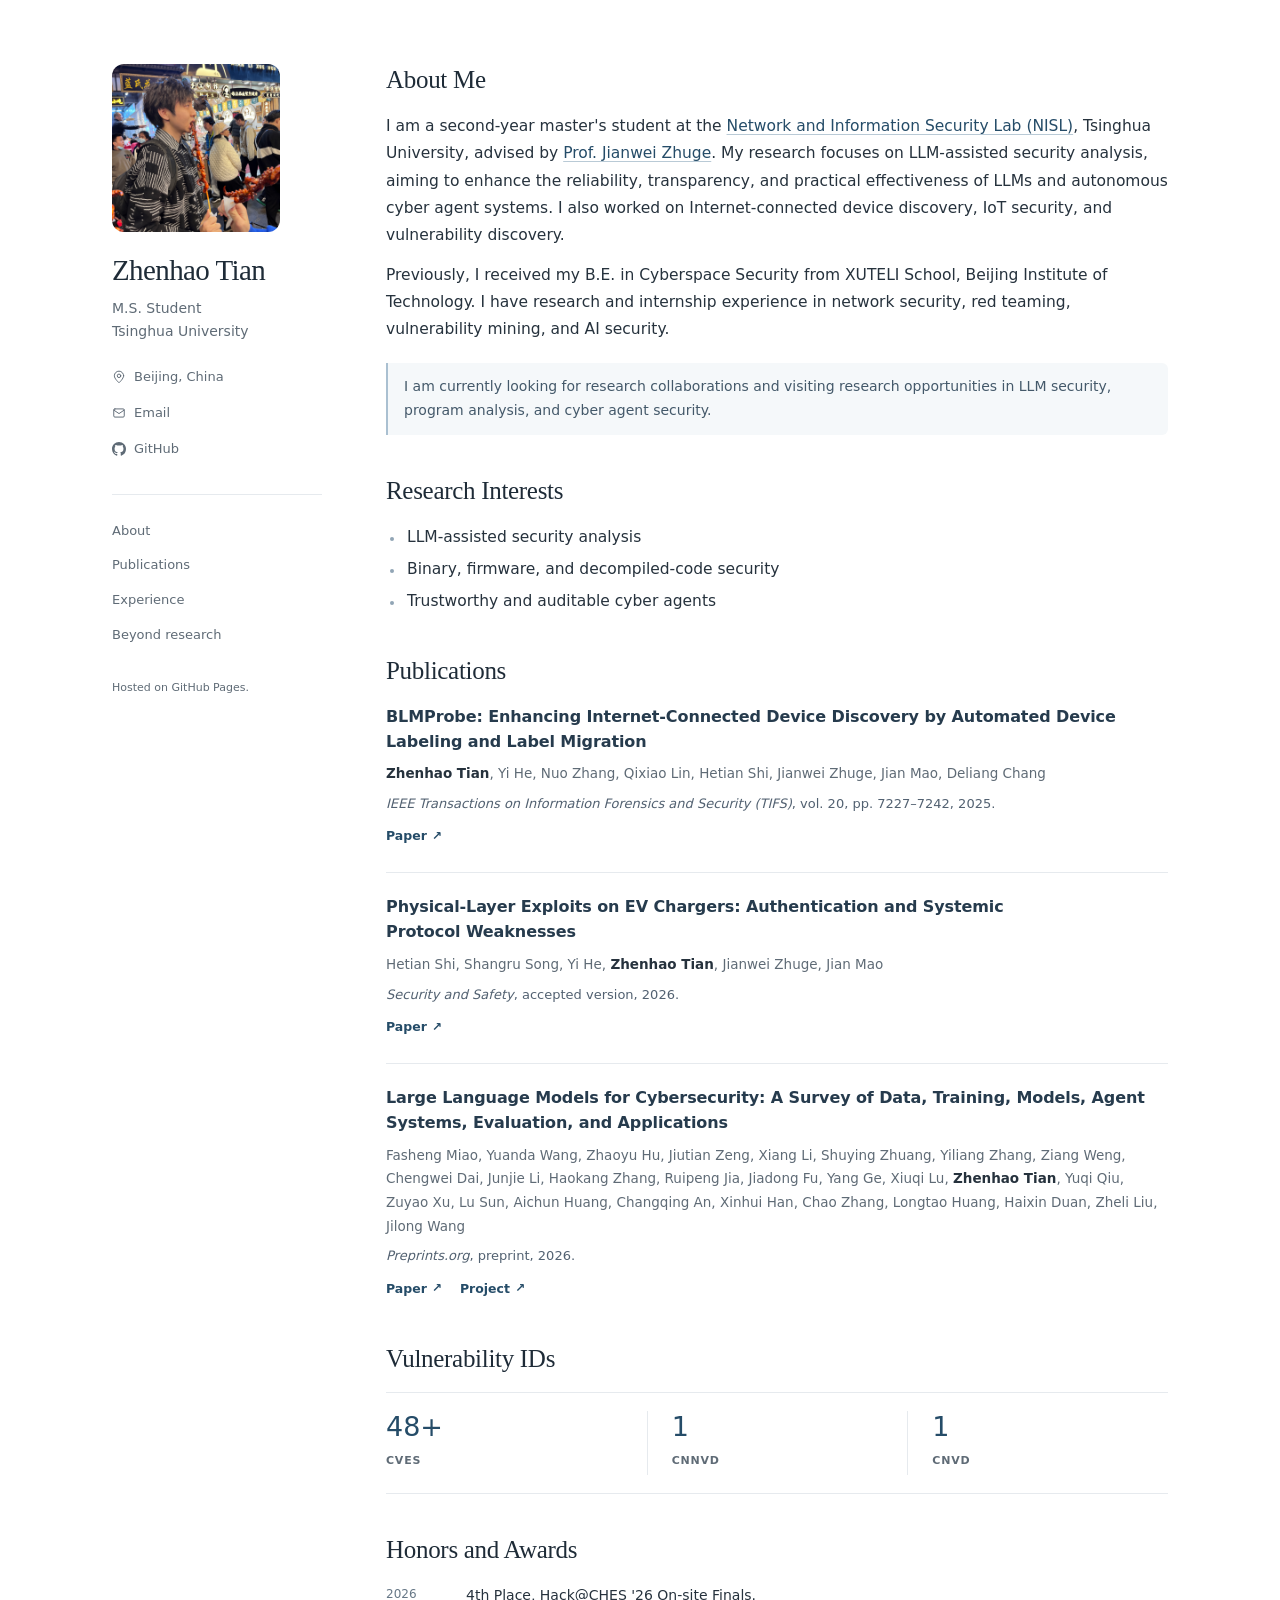
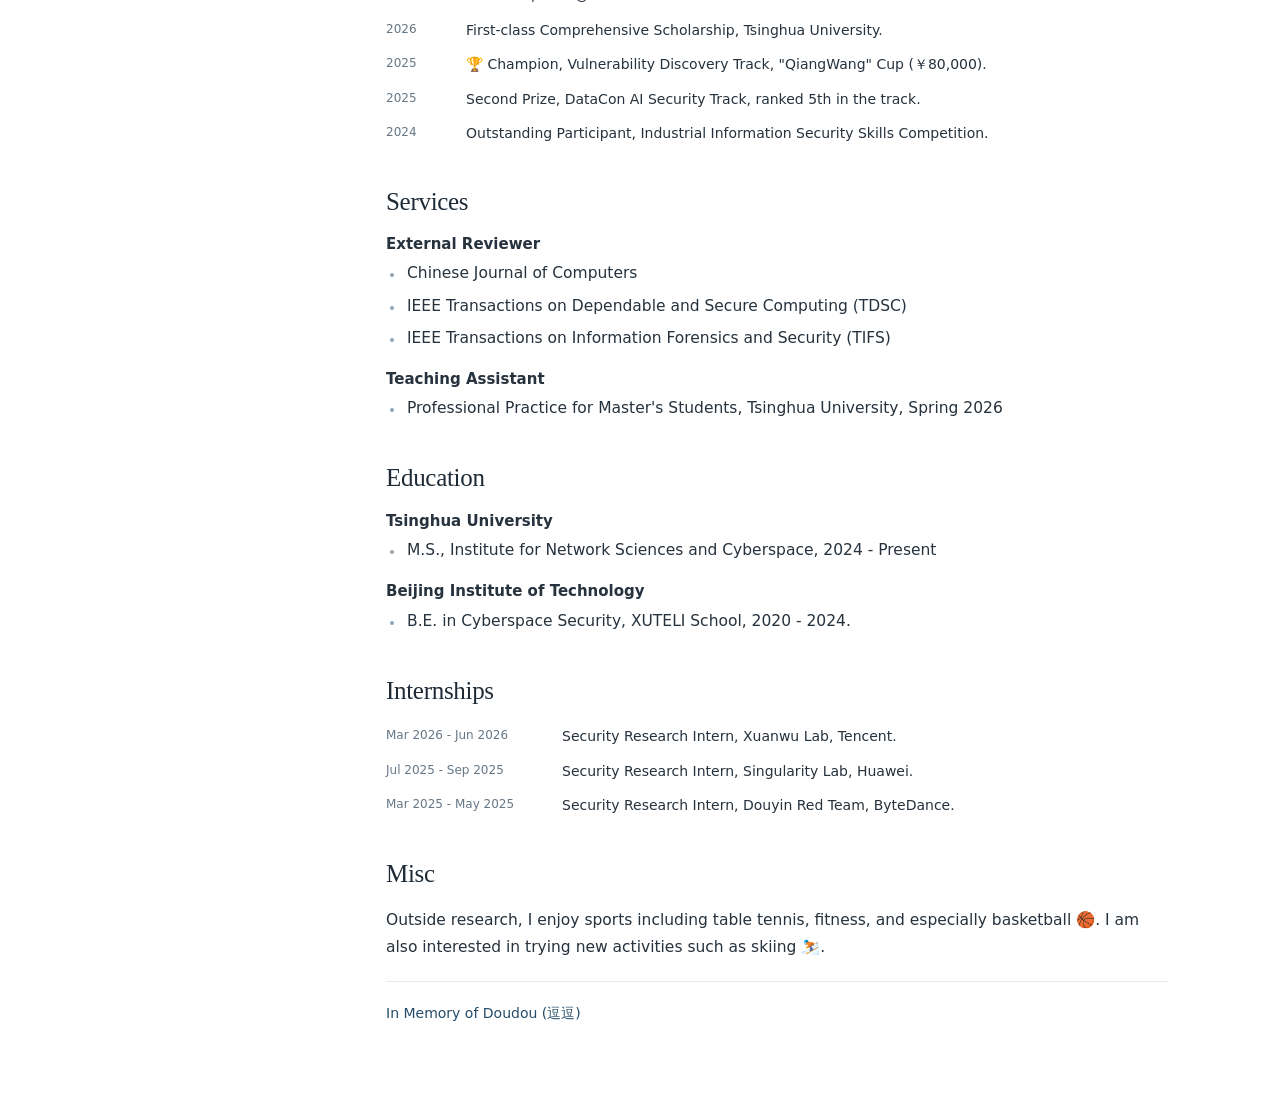
==== commit ca2c2b09: "Unify publication formatting and refine academic homepage layout" ====
--- a/index.html
+++ b/index.html
@@ -6,7 +6,8 @@
     <meta name="description" content="Academic homepage for a security researcher working on LLM-assisted security analysis, program analysis, and vulnerability discovery.">
     <meta name="author" content="Zhenhao Tian">
     <title>Zhenhao Tian | Tsinghua University</title>
-    <link rel="stylesheet" href="assets/css/style.css">
+    <link rel="stylesheet" href="assets/css/style.css?v=20261117">
+    <link rel="stylesheet" href="assets/css/homepage.css?v=20261117">
     <script type="application/ld+json">
     {
       "@context": "https://schema.org",
@@ -23,14 +24,14 @@
     }
     </script>
   </head>
-  <body>
+  <body class="homepage">
     <main class="academic-page">
       <aside class="sidebar">
         <figure class="profile-photo">
-          <img src="assets/img/041ee5af4d082a165237ae47a340b5dd.jpg" alt="Portrait of Zhenhao Tian">
+          <img src="assets/img/041ee5af4d082a165237ae47a340b5dd.jpg" alt="Portrait of Zhenhao Tian" width="190" height="190">
         </figure>
         <h1>Zhenhao Tian</h1>
-        <p class="subtitle">M.S. Student @ THU</p>
+        <p class="subtitle">M.S. Student<br>Tsinghua University</p>
         <ul class="profile-links">
           <li>
             <span class="profile-contact">
@@ -59,12 +60,18 @@
             </a>
           </li>
         </ul>
+        <nav class="section-nav" aria-label="Page sections">
+          <a href="#about">About</a>
+          <a href="#publications">Publications</a>
+          <a href="#experience">Experience</a>
+          <a href="#misc">Beyond research</a>
+        </nav>
         <p class="hosted-note">Hosted on GitHub Pages.</p>
       </aside>
 
       <div class="content">
-        <section class="plain-section">
-          <h2>About Me</h2>
+        <section class="plain-section" id="about" aria-labelledby="about-heading">
+          <h2 id="about-heading">About Me</h2>
           <p>
             I am a second-year master's student at the
             <a href="https://netsec.ccert.edu.cn/en/">Network and Information Security Lab (NISL)</a>,
@@ -89,7 +96,7 @@
           </p>
         </section>
 
-        <section class="plain-section">
+        <section class="plain-section" id="research">
           <h2>Research Interests</h2>
           <ul class="compact-list">
             <li>LLM-assisted security analysis</li>
@@ -98,23 +105,33 @@
           </ul>
         </section>
 
-        <section class="plain-section">
-          <h2>Publications</h2>
+        <section class="plain-section" id="publications" aria-labelledby="publications-heading">
+          <h2 id="publications-heading">Publications</h2>
           <ul class="publication-list">
-            <li>
-              <strong>BLMProbe: Enhancing Internet-Connected Device Discovery by Automated Device Labeling and Label Migration</strong><br>
-              <strong>Zhenhao Tian</strong>, Yi He, Nuo Zhang, Qixiao Lin, Hetian Shi, Jianwei Zhuge, Jian Mao, Deliang Chang<br>
-              <em>IEEE Transactions on Information Forensics and Security (TIFS), vol. 20, pp. 7227-7242, 2025.</em>
-            </li>
-            <li>
-              <strong>Physical-Layer Exploits on EV Chargers: Authentication and Systemic Protocol Weaknesses</strong><br>
-              Hetian Shi, Shangru Song, Yi He, <strong>Zhenhao Tian</strong>, Jianwei Zhuge, Jian Mao<br>
-              <em>Security and Safety, accepted version, 2026.</em>
-            </li>
-            <li>
-              <strong><a href="https://cyber-llm.github.io/">Large Language Models for Cybersecurity: A Survey of Data, Training, Models, Agent Systems, Evaluation, and Applications</a></strong><br>
-              Fasheng Miao, Yuanda Wang, Zhaoyu Hu, Jiutian Zeng, Xiang Li, Shuying Zhuang, Yiliang Zhang, Ziang Weng, Chengwei Dai, Junjie Li, Haokang Zhang, Ruipeng Jia, Jiadong Fu, Yang Ge, Xiuqi Lu, <strong>Zhenhao Tian</strong>, Yuqi Qiu, Zuyao Xu, Lu Sun, Aichun Huang, Changqing An, Xinhui Han, Chao Zhang, Longtao Huang, Haixin Duan, Zheli Liu, Jilong Wang<br>
-              <em>Preprints.org, 2026. <a href="https://doi.org/10.20944/preprints202610.2235.v1">DOI: 10.20944/preprints202610.2235.v1</a></em>
+            <li class="publication">
+              <h3 class="publication-title">BLMProbe: Enhancing Internet-Connected Device Discovery by Automated Device Labeling and Label Migration</h3>
+              <p class="publication-authors"><strong>Zhenhao Tian</strong>, Yi He, Nuo Zhang, Qixiao Lin, Hetian Shi, Jianwei Zhuge, Jian Mao, Deliang Chang</p>
+              <p class="publication-venue"><em>IEEE Transactions on Information Forensics and Security (TIFS)</em>, vol. 20, pp. 7227–7242, 2025.</p>
+              <div class="publication-links" aria-label="Resources for BLMProbe">
+                <a href="https://doi.org/10.1109/TIFS.2025.3587211" aria-label="Read BLMProbe paper">Paper <span aria-hidden="true">↗</span></a>
+              </div>
+            </li>
+            <li class="publication">
+              <h3 class="publication-title">Physical-Layer Exploits on EV Chargers: Authentication and Systemic Protocol Weaknesses</h3>
+              <p class="publication-authors">Hetian Shi, Shangru Song, Yi He, <strong>Zhenhao Tian</strong>, Jianwei Zhuge, Jian Mao</p>
+              <p class="publication-venue"><em>Security and Safety</em>, accepted version, 2026.</p>
+              <div class="publication-links" aria-label="Resources for Physical-Layer Exploits on EV Chargers">
+                <a href="https://doi.org/10.1051/sands/2026012" aria-label="Read Physical-Layer Exploits on EV Chargers paper">Paper <span aria-hidden="true">↗</span></a>
+              </div>
+            </li>
+            <li class="publication">
+              <h3 class="publication-title">Large Language Models for Cybersecurity: A Survey of Data, Training, Models, Agent Systems, Evaluation, and Applications</h3>
+              <p class="publication-authors">Fasheng Miao, Yuanda Wang, Zhaoyu Hu, Jiutian Zeng, Xiang Li, Shuying Zhuang, Yiliang Zhang, Ziang Weng, Chengwei Dai, Junjie Li, Haokang Zhang, Ruipeng Jia, Jiadong Fu, Yang Ge, Xiuqi Lu, <strong>Zhenhao Tian</strong>, Yuqi Qiu, Zuyao Xu, Lu Sun, Aichun Huang, Changqing An, Xinhui Han, Chao Zhang, Longtao Huang, Haixin Duan, Zheli Liu, Jilong Wang</p>
+              <p class="publication-venue"><em>Preprints.org</em>, preprint, 2026.</p>
+              <div class="publication-links" aria-label="Resources for Large Language Models for Cybersecurity">
+                <a href="https://doi.org/10.20944/preprints202610.2235.v1" aria-label="Read Large Language Models for Cybersecurity paper">Paper <span aria-hidden="true">↗</span></a>
+                <a href="https://cyber-llm.github.io/" aria-label="Visit Large Language Models for Cybersecurity project">Project <span aria-hidden="true">↗</span></a>
+              </div>
             </li>
           </ul>
         </section>
@@ -174,7 +191,7 @@
           </ul>
         </section>
 
-        <section class="plain-section">
+        <section class="plain-section" id="experience">
           <h2>Internships</h2>
           <ul class="entry-list wide-dates">
             <li>
@@ -192,7 +209,7 @@
           </ul>
         </section>
 
-        <section class="plain-section">
+        <section class="plain-section" id="misc">
           <h2>Misc</h2>
           <p>
             Outside research, I enjoy sports including table tennis, fitness,
--- a/assets/css/homepage.css
+++ b/assets/css/homepage.css
@@ -0,0 +1,409 @@
+/* Small, homepage-only refinements; the shared CV stylesheet stays independent. */
+.homepage {
+  --ink: #26323d;
+  --muted: #5f6b76;
+  --line: #e6eaee;
+  --accent: #365c78;
+  --accent-strong: #254c68;
+  --soft: #f5f8fa;
+  --warm: #667786;
+  font-size: 15.5px;
+  line-height: 1.75;
+  -webkit-font-smoothing: antialiased;
+}
+
+.homepage .academic-page {
+  grid-template-columns: 210px minmax(0, 1fr);
+  gap: 64px;
+  max-width: 1120px;
+  padding: 64px 32px 80px;
+}
+
+.homepage .sidebar {
+  top: 40px;
+  min-height: 0;
+  padding: 0;
+}
+
+.homepage .profile-photo {
+  width: 168px;
+  height: 168px;
+  margin-bottom: 22px;
+  border: 0;
+  border-radius: 12px;
+}
+
+.homepage .sidebar h1 {
+  margin: 0 0 10px;
+  color: #1e2b37;
+  font-family: Georgia, "Times New Roman", serif;
+  font-size: 29px;
+  font-weight: 500;
+  line-height: 1.15;
+  letter-spacing: -0.6px;
+}
+
+.homepage .subtitle {
+  margin: 0;
+  font-size: 14px;
+  line-height: 1.6;
+}
+
+.homepage .profile-links {
+  gap: 5px;
+  margin-top: 20px;
+}
+
+.homepage .profile-contact {
+  min-height: 30px;
+  color: var(--muted);
+  font-size: 13px;
+  font-weight: 500;
+}
+
+.homepage .profile-contact svg {
+  width: 14px;
+  height: 14px;
+  stroke-width: 1.65;
+}
+
+.section-nav {
+  display: grid;
+  gap: 6px;
+  margin-top: 28px;
+  padding-top: 22px;
+  border-top: 1px solid var(--line);
+}
+
+.section-nav a {
+  width: fit-content;
+  padding: 3px 0;
+  color: var(--muted);
+  font-size: 13px;
+}
+
+.homepage .hosted-note {
+  margin-top: 28px;
+  color: var(--muted);
+  font-size: 11px;
+}
+
+.homepage .plain-section {
+  margin-bottom: 40px;
+  scroll-margin-top: 32px;
+}
+
+.homepage .plain-section:last-child {
+  margin-bottom: 0;
+}
+
+.homepage .plain-section h2 {
+  margin: 0 0 18px;
+  color: #1e2b37;
+  font-family: Georgia, "Times New Roman", serif;
+  font-size: 25px;
+  font-weight: 500;
+  line-height: 1.25;
+  letter-spacing: -0.3px;
+}
+
+.homepage .plain-section h3 {
+  font-size: 15px;
+  font-weight: 650;
+}
+
+.homepage .plain-section p {
+  margin: 0 0 13px;
+}
+
+.homepage .content a {
+  font-weight: 500;
+  text-decoration-color: #b9cad6;
+}
+
+.homepage .content a:hover,
+.homepage .content a:focus-visible {
+  text-decoration-color: currentColor;
+}
+
+.homepage .quote {
+  margin-top: 20px !important;
+  padding: 12px 16px;
+  border-left: 2px solid #aac0d1;
+  border-radius: 0 6px 6px 0;
+  color: #44596a;
+  font-size: 14px;
+  font-weight: 400;
+  line-height: 1.7;
+}
+
+.homepage .compact-list {
+  padding-left: 18px;
+}
+
+.homepage .compact-list li {
+  margin-bottom: 5px;
+  padding-left: 3px;
+}
+
+.homepage .compact-list li::marker {
+  color: #91a5b5;
+  font-size: 0.75em;
+}
+
+.homepage .publication-list {
+  padding: 0;
+  list-style: none;
+}
+
+.homepage .publication-list .publication {
+  margin: 0;
+  padding: 22px 0;
+  border-bottom: 1px solid var(--line);
+}
+
+.homepage .publication-list .publication:first-child {
+  padding-top: 0;
+}
+
+.homepage .publication-list .publication:last-child {
+  padding-bottom: 0;
+  border-bottom: 0;
+}
+
+.homepage .plain-section .publication-title {
+  margin: 0 0 8px;
+  color: #263b4d;
+  font-size: 16px;
+  font-weight: 650;
+  line-height: 1.55;
+  letter-spacing: -0.1px;
+  text-wrap: pretty;
+}
+
+.homepage .plain-section .publication-authors {
+  margin: 0 0 7px;
+  color: var(--muted);
+  font-size: 13.5px;
+  line-height: 1.75;
+}
+
+.publication-authors strong {
+  color: var(--ink);
+  font-weight: 650;
+}
+
+.homepage .plain-section .publication-venue {
+  margin: 0;
+  color: #526171;
+  font-size: 13px;
+  line-height: 1.65;
+}
+
+.publication-links {
+  display: flex;
+  flex-wrap: wrap;
+  gap: 18px;
+  margin-top: 8px;
+}
+
+.homepage .publication-links a {
+  display: inline-flex;
+  align-items: center;
+  gap: 5px;
+  min-height: 28px;
+  font-size: 12.5px;
+  font-weight: 600;
+  text-decoration: none;
+}
+
+.homepage .publication-links a:hover,
+.homepage .publication-links a:focus-visible {
+  text-decoration: underline;
+}
+
+.publication-links span {
+  font-size: 12px;
+}
+
+.homepage .metric-grid {
+  gap: 0;
+  padding: 18px 0;
+  border-top: 1px solid var(--line);
+  border-bottom: 1px solid var(--line);
+}
+
+.homepage .metric {
+  min-height: 0;
+  padding: 2px 24px;
+  border: 0;
+  border-radius: 0;
+  box-shadow: none;
+}
+
+.homepage .metric:first-child {
+  padding-left: 0;
+}
+
+.homepage .metric + .metric {
+  border-left: 1px solid var(--line);
+}
+
+.homepage .metric strong {
+  margin-bottom: 6px;
+  font-size: 27px;
+  font-weight: 500;
+  font-variant-numeric: tabular-nums;
+}
+
+.homepage .metric span {
+  font-size: 11px;
+  font-weight: 600;
+  letter-spacing: 0.07em;
+}
+
+.homepage .entry-list {
+  gap: 10px;
+  font-size: 14px;
+}
+
+.homepage .entry-list li {
+  grid-template-columns: 64px minmax(0, 1fr);
+  gap: 16px;
+}
+
+.homepage .entry-list.wide-dates li {
+  grid-template-columns: 160px minmax(0, 1fr);
+}
+
+.homepage .date {
+  padding-top: 1px;
+  font-size: 12px;
+  font-weight: 500;
+  font-variant-numeric: tabular-nums;
+}
+
+.homepage .pet-memory summary {
+  font-size: 14px;
+  font-weight: 500;
+}
+
+.homepage a:focus-visible,
+.homepage summary:focus-visible {
+  outline: 2px solid var(--accent);
+  outline-offset: 4px;
+  border-radius: 2px;
+}
+
+@media (max-width: 900px) {
+  .homepage .academic-page {
+    grid-template-columns: 180px minmax(0, 1fr);
+    gap: 40px;
+    padding: 40px 28px 64px;
+  }
+}
+
+@media (max-width: 760px) {
+  .homepage .academic-page {
+    grid-template-columns: minmax(0, 1fr);
+    gap: 36px;
+    max-width: 700px;
+    padding: 32px 24px 56px;
+  }
+
+  .homepage .sidebar {
+    display: grid;
+    grid-template-columns: 104px minmax(0, 1fr);
+    column-gap: 22px;
+    align-items: start;
+    position: static;
+    padding-bottom: 24px;
+    border-bottom: 1px solid var(--line);
+  }
+
+  .homepage .profile-photo {
+    grid-column: 1;
+    grid-row: 1 / 4;
+    width: 104px;
+    height: 104px;
+    margin: 0;
+    border-radius: 10px;
+  }
+
+  .homepage .sidebar h1 {
+    grid-column: 2;
+    margin: 2px 0 6px;
+    font-size: 27px;
+  }
+
+  .homepage .subtitle {
+    grid-column: 2;
+    font-size: 13px;
+  }
+
+  .homepage .profile-links {
+    grid-column: 2;
+    display: flex;
+    flex-wrap: wrap;
+    gap: 4px 14px;
+    margin-top: 12px;
+  }
+
+  .section-nav {
+    grid-column: 1 / -1;
+    display: flex;
+    flex-wrap: wrap;
+    gap: 6px 22px;
+    margin-top: 22px;
+    padding-top: 0;
+    border: 0;
+  }
+
+  .homepage .hosted-note {
+    display: none;
+  }
+}
+
+@media (max-width: 520px) {
+  .homepage {
+    font-size: 15px;
+  }
+
+  .homepage .academic-page {
+    padding-right: 20px;
+    padding-left: 20px;
+  }
+
+  .homepage .plain-section {
+    margin-bottom: 34px;
+  }
+
+  .homepage .plain-section h2 {
+    font-size: 24px;
+  }
+
+  .homepage .metric-grid {
+    grid-template-columns: repeat(3, minmax(0, 1fr));
+  }
+
+  .homepage .metric {
+    padding-right: 14px;
+    padding-left: 14px;
+  }
+
+  .homepage .entry-list li {
+    grid-template-columns: 48px minmax(0, 1fr);
+    gap: 12px;
+  }
+
+  .homepage .entry-list.wide-dates li {
+    grid-template-columns: minmax(0, 1fr);
+    gap: 2px;
+  }
+}
+
+@media (prefers-reduced-motion: reduce) {
+  html {
+    scroll-behavior: auto;
+  }
+}
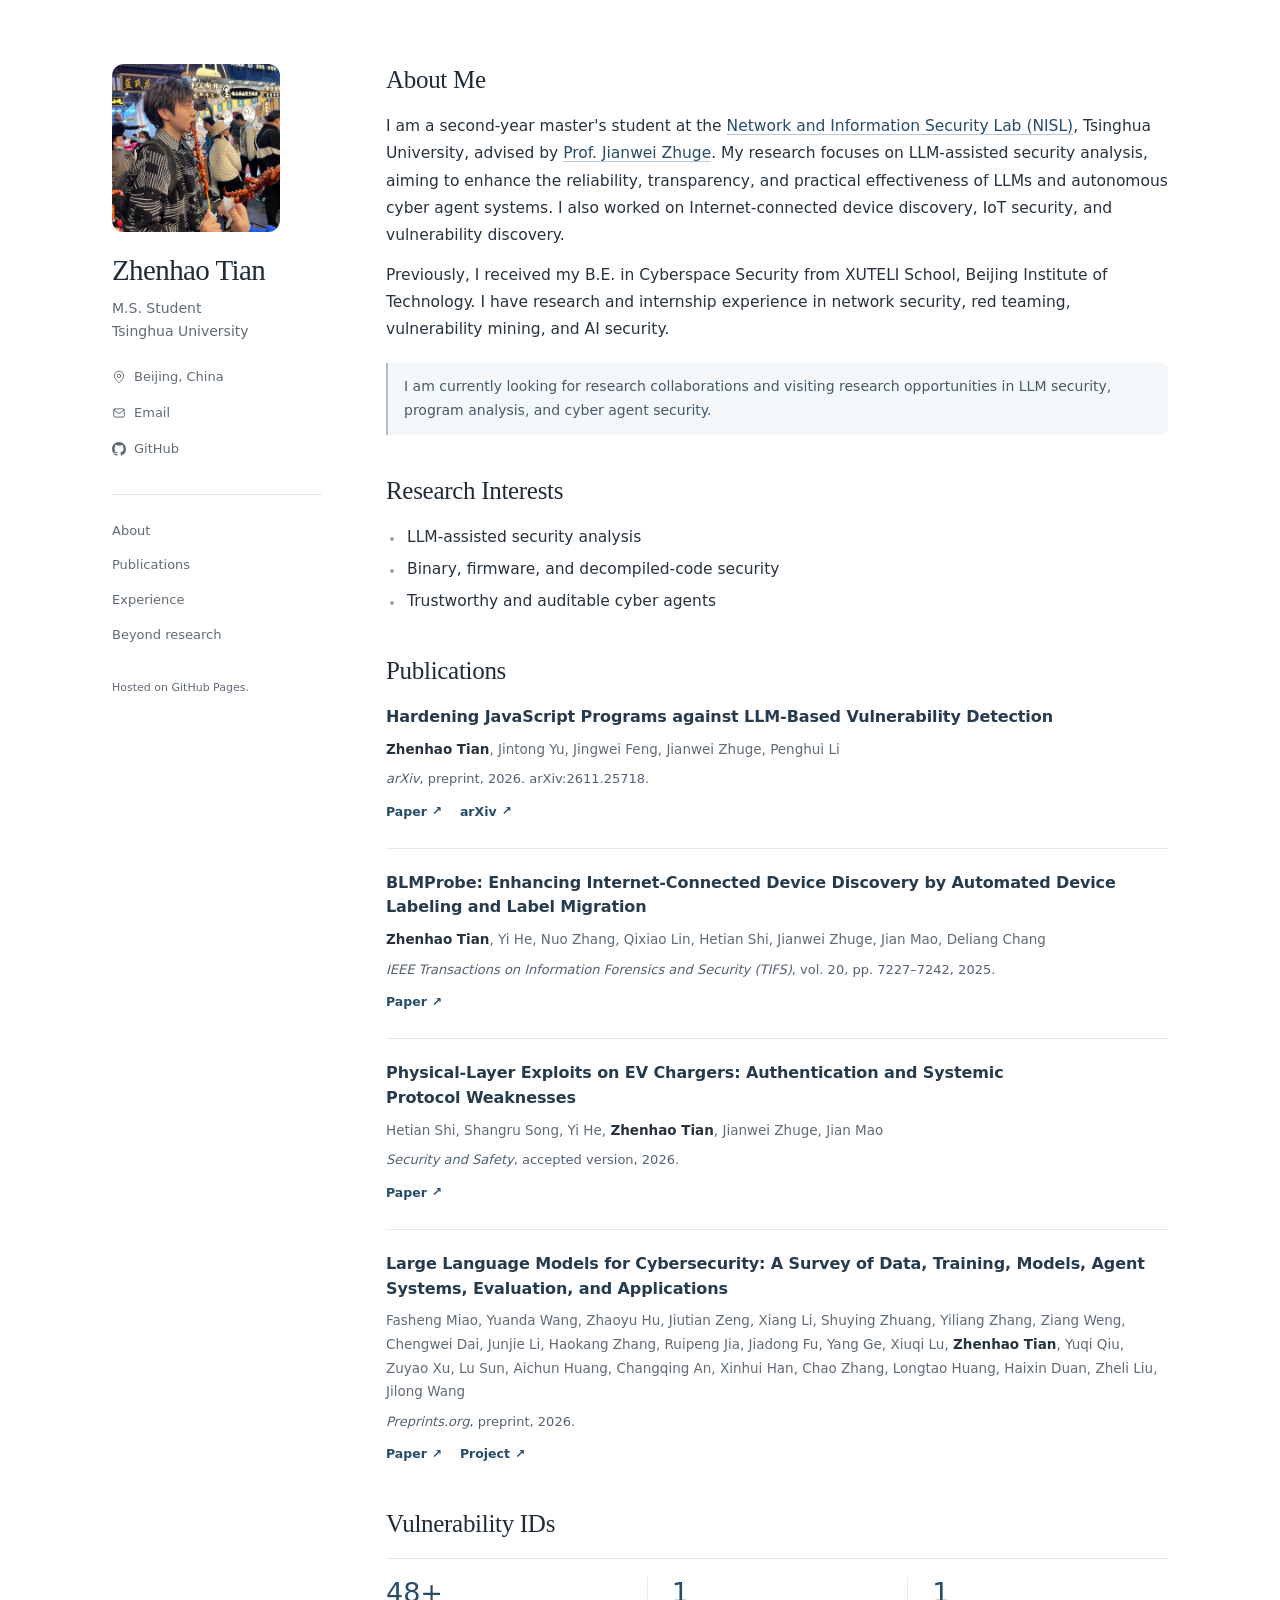
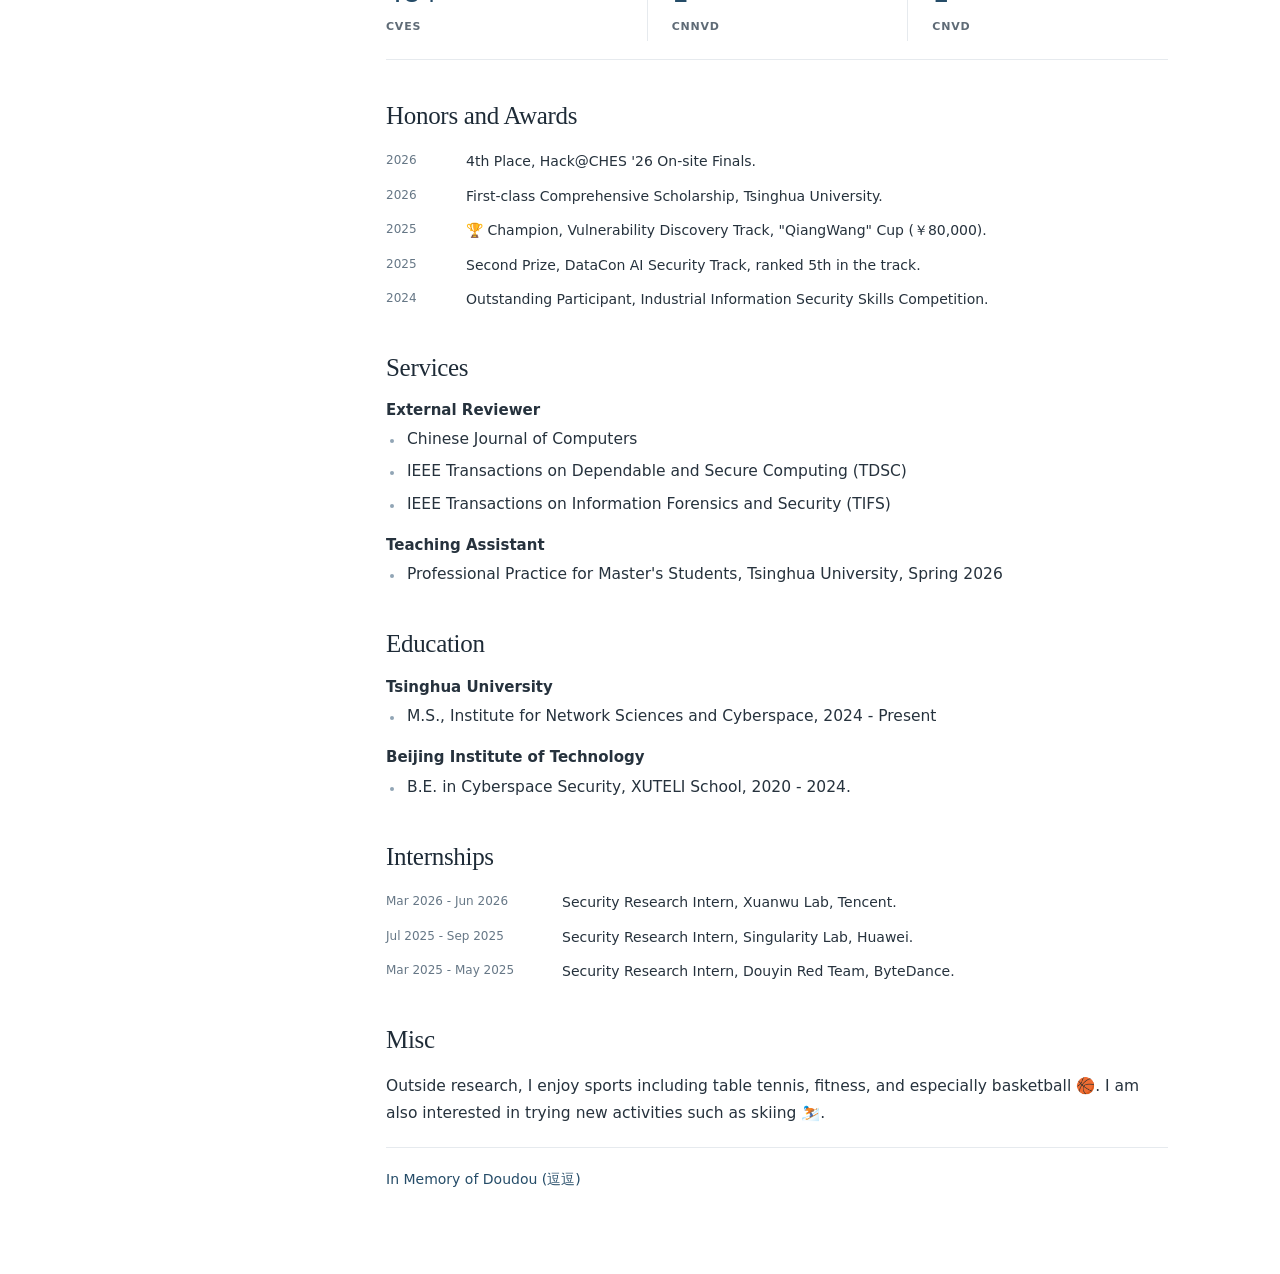
==== commit b05fa1ff: "Add Hardening JavaScript Programs arXiv preprint to publications" ====
--- a/index.html
+++ b/index.html
@@ -109,6 +109,15 @@
           <h2 id="publications-heading">Publications</h2>
           <ul class="publication-list">
             <li class="publication">
+              <h3 class="publication-title">Hardening JavaScript Programs against LLM-Based Vulnerability Detection</h3>
+              <p class="publication-authors"><strong>Zhenhao Tian</strong>, Jintong Yu, Jingwei Feng, Jianwei Zhuge, Penghui Li</p>
+              <p class="publication-venue"><em>arXiv</em>, preprint, 2026. arXiv:2611.25718.</p>
+              <div class="publication-links" aria-label="Resources for Hardening JavaScript Programs against LLM-Based Vulnerability Detection">
+                <a href="https://arxiv.org/pdf/2611.25718" aria-label="Read Hardening JavaScript Programs against LLM-Based Vulnerability Detection paper">Paper <span aria-hidden="true">↗</span></a>
+                <a href="https://arxiv.org/abs/2611.25718" aria-label="View Hardening JavaScript Programs against LLM-Based Vulnerability Detection on arXiv">arXiv <span aria-hidden="true">↗</span></a>
+              </div>
+            </li>
+            <li class="publication">
               <h3 class="publication-title">BLMProbe: Enhancing Internet-Connected Device Discovery by Automated Device Labeling and Label Migration</h3>
               <p class="publication-authors"><strong>Zhenhao Tian</strong>, Yi He, Nuo Zhang, Qixiao Lin, Hetian Shi, Jianwei Zhuge, Jian Mao, Deliang Chang</p>
               <p class="publication-venue"><em>IEEE Transactions on Information Forensics and Security (TIFS)</em>, vol. 20, pp. 7227–7242, 2025.</p>
